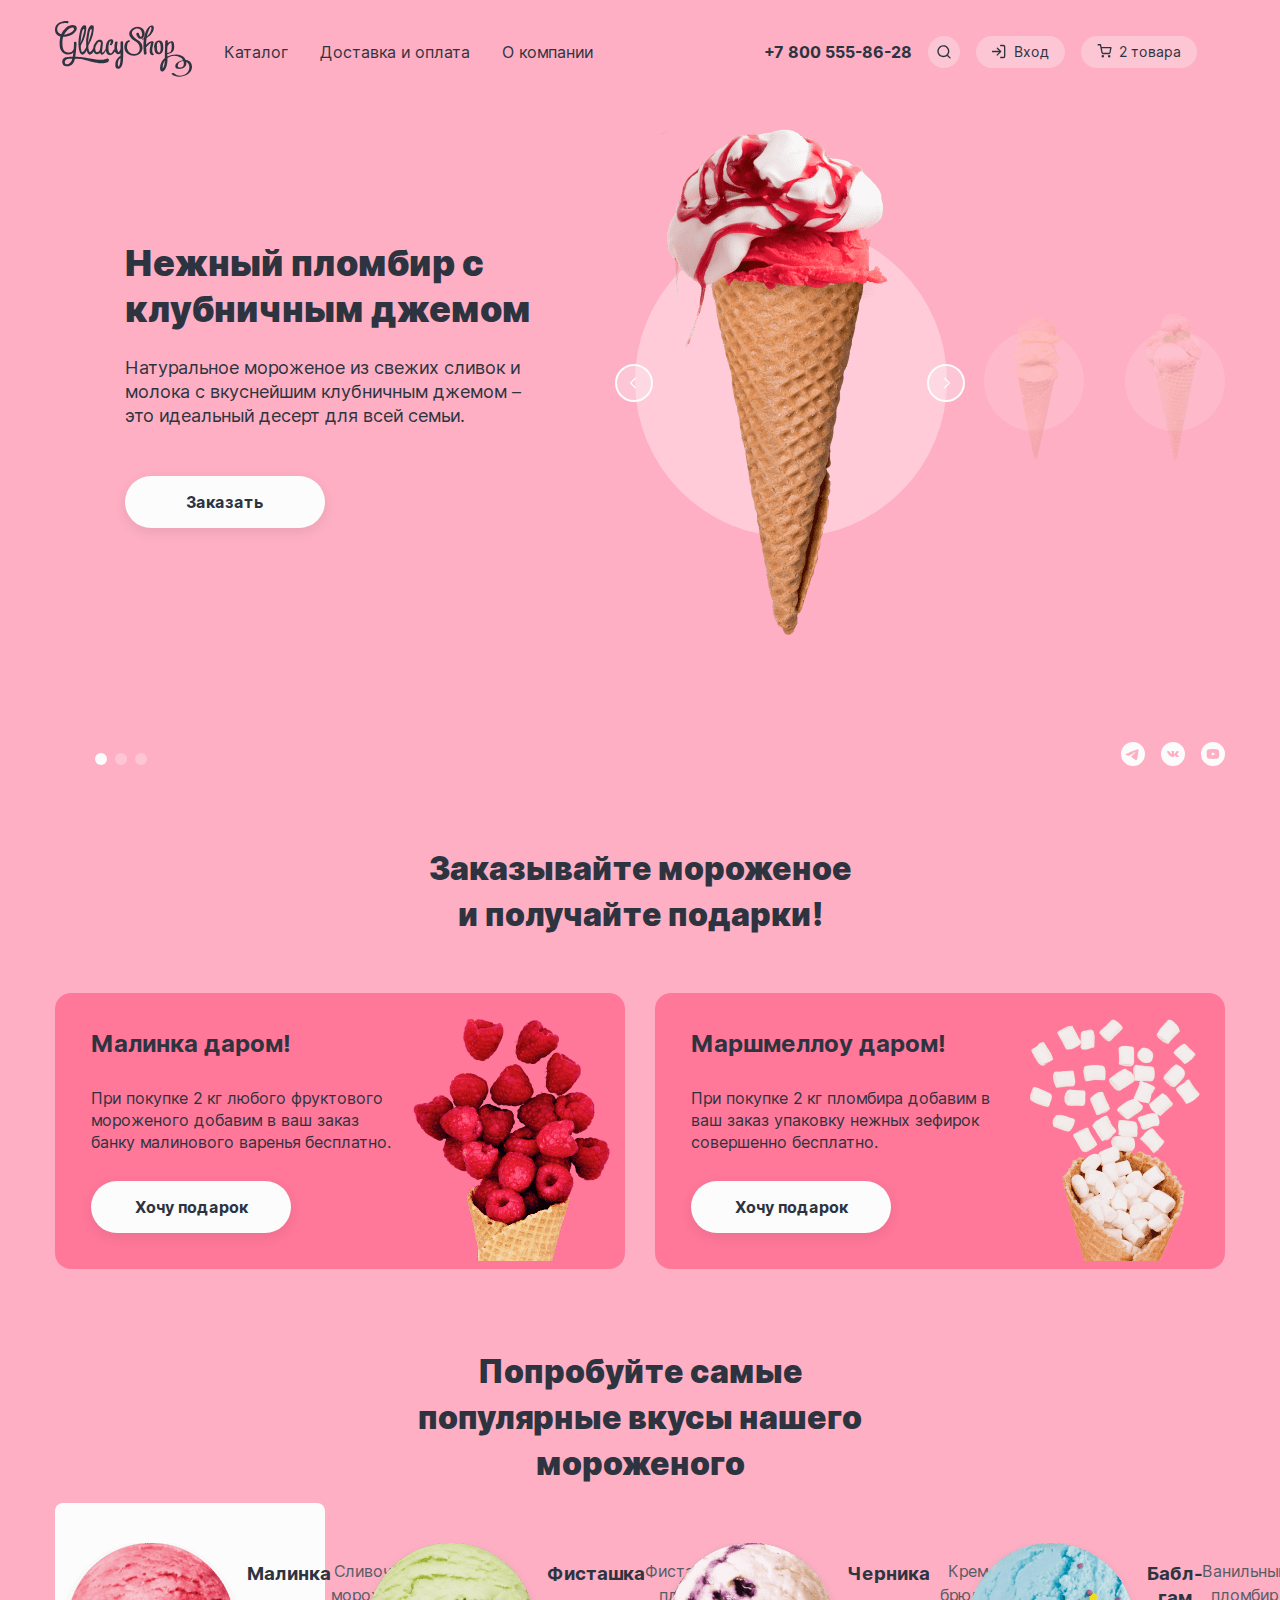
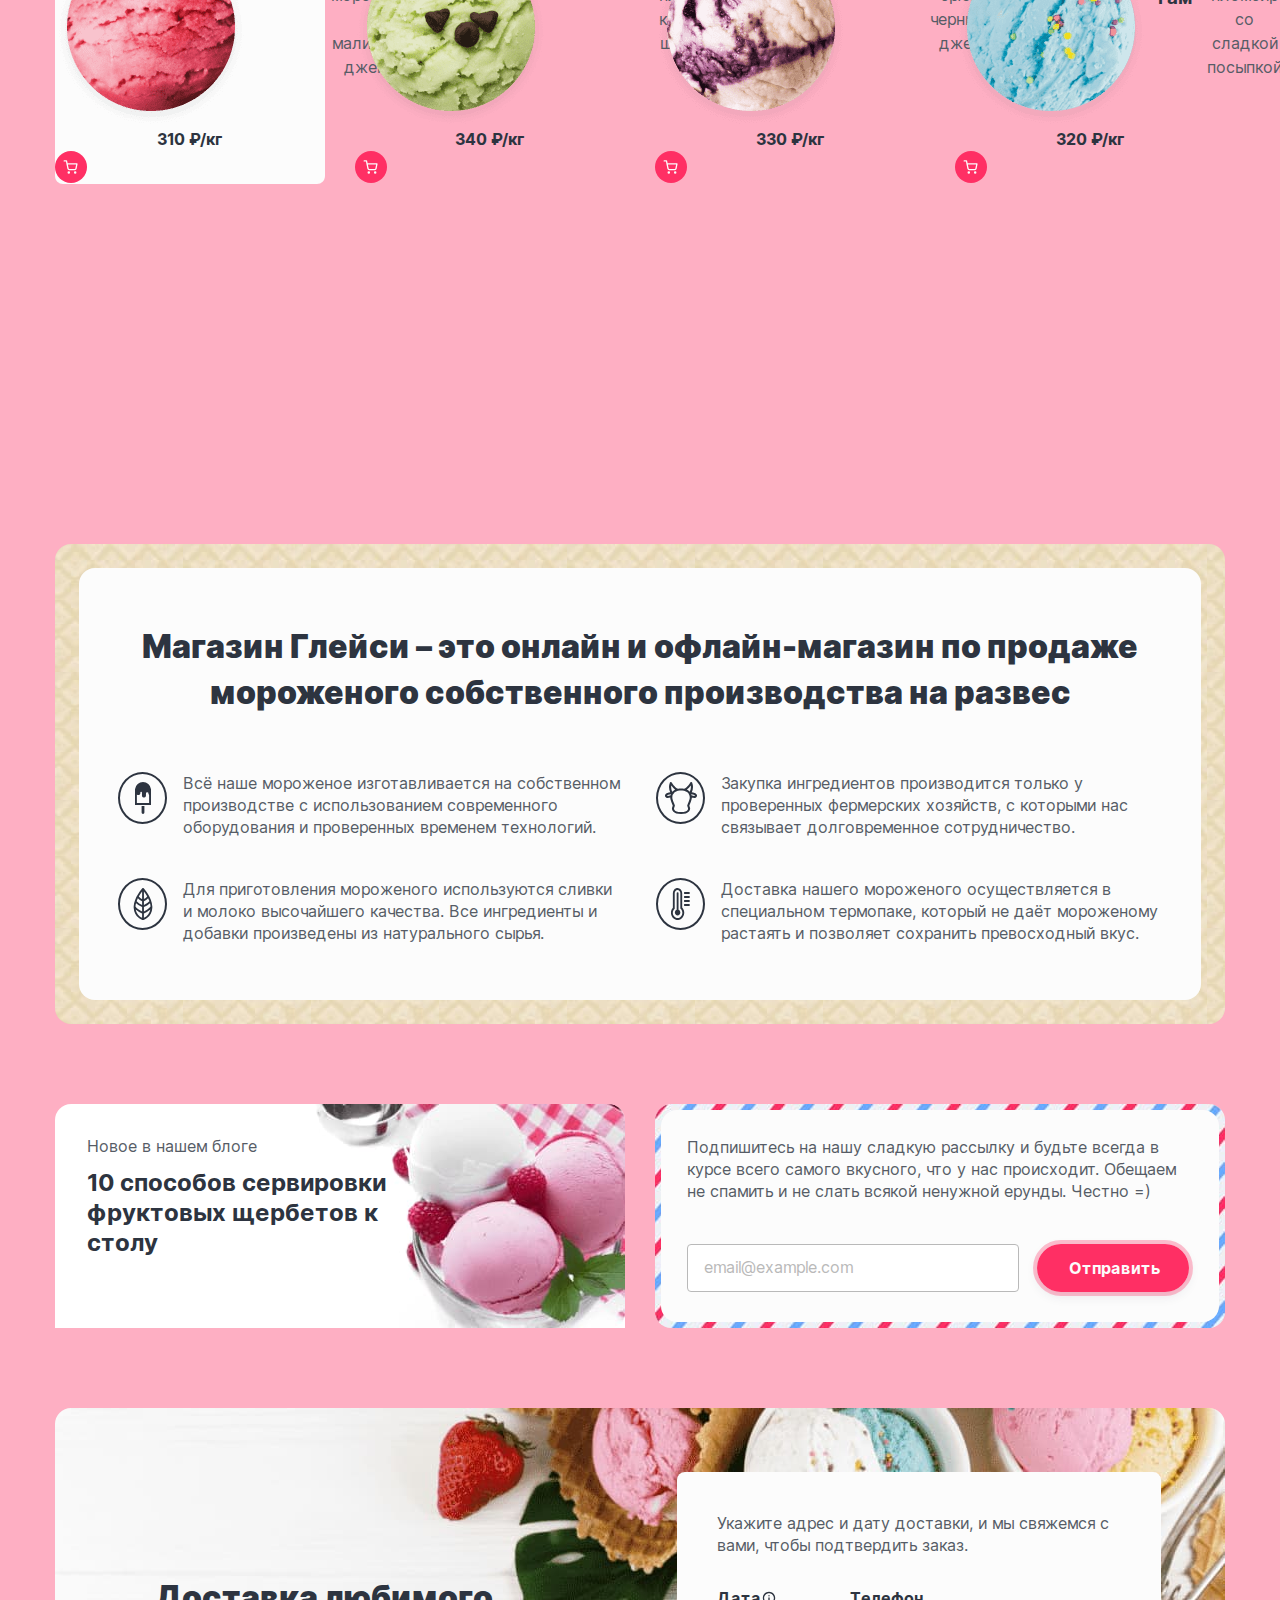
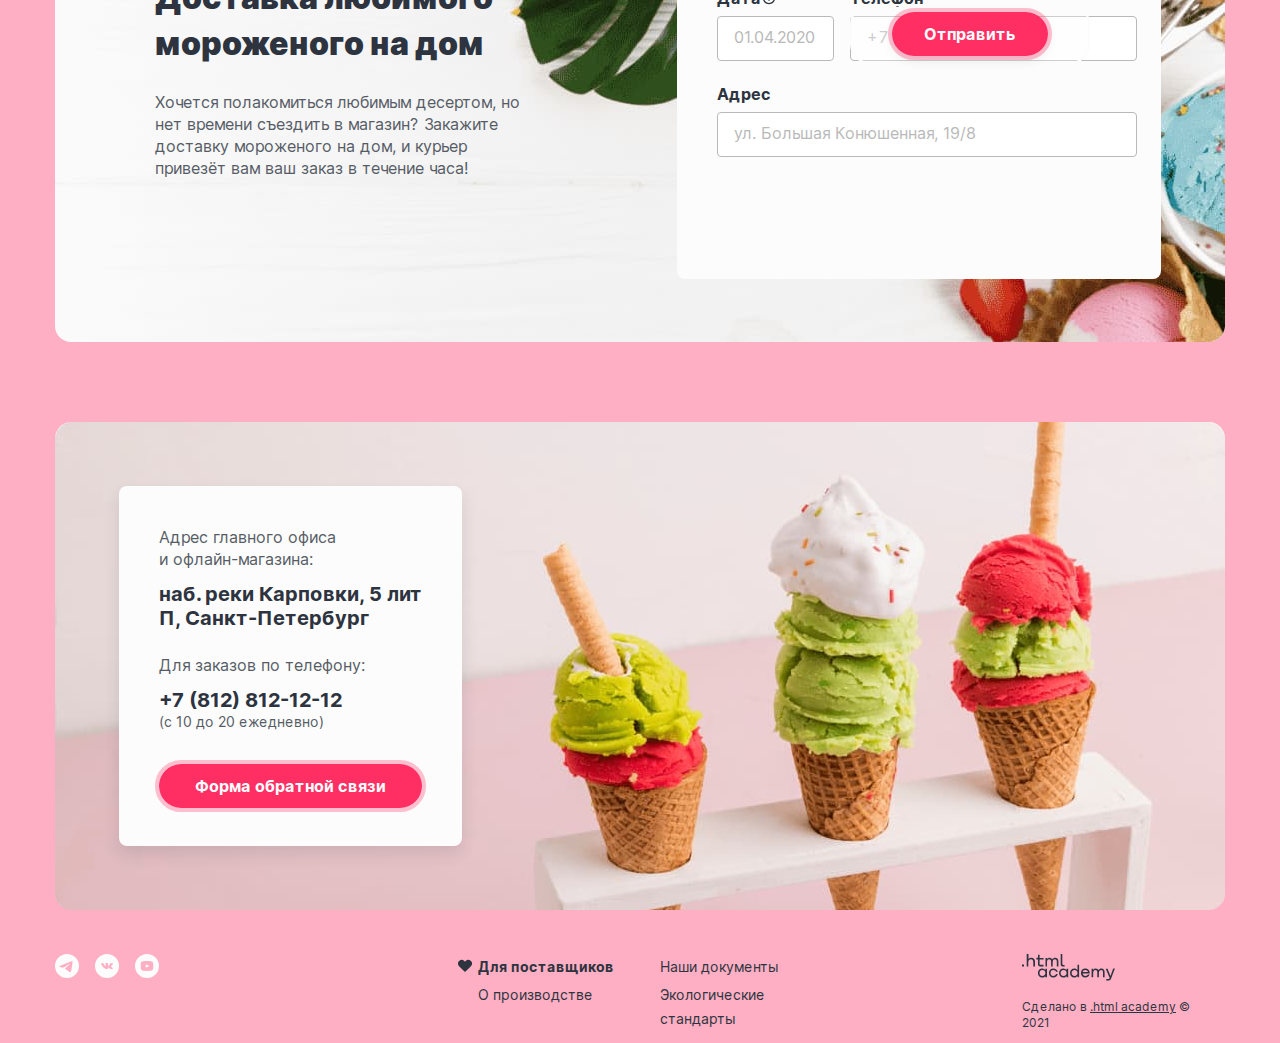
==== 8/index.html @ 3dec2d42 ":heavy_check_mark: Сборка #8" ====
<!doctype html>
<html lang="ru">
<head>
  <meta charset="UTF-8">
  <meta name="viewport"
        content="width=device-width, user-scalable=no, initial-scale=1.0, maximum-scale=1.0, minimum-scale=1.0">
  <meta http-equiv="X-UA-Compatible" content="ie=edge">
  <link rel="stylesheet" href="css/styles.css">
  <title>Главная страница магазина мороженого Глейси</title>
  <base href="https://htmlacademy-htmlcss.github.io/1585763-gllacy-34/8/">
</head>
<body class="bg-blue bg-yellow">
  <header class="main-header">
    <nav class="main-nav">
      <a class="logo">
        <img src="images/logotip.svg" width="137" height="56" alt="Логотип магазина мороженого Глейси">
      </a>
      <ul class="site-navigation-list">
        <li class="site-navigation-item">
          <a class="navigation-link" href="catalog.html">Каталог</a>
        </li>
        <li class="site-navigation-item">
          <a class="navigation-link" href="faq.html">Доставка и оплата</a>
        </li>
        <li class="site-navigation-item">
          <a class="navigation-link" href="about.html">О компании</a>
        </li>
      </ul>
      <ul class="site-navigation-list navigation-user">
        <li class="navigation-user-item">
          <a class="company-phone" href="tel:+78005558628">+7 800 555-86-28</a>
        </li>
        <li class="navigation-user-item">
          <a class="navigation-user-link navigation-user-link-search" href="#">
            <span class="visually-hidden">Поиск</span>
          </a>
        </li>
        <li class="navigation-user-item">
          <a class="navigation-user-link navigation-user-link-input" href="#">Вход</a>
        </li>
        <li class="navigation-user-item">
          <a class="navigation-user-link" href="#">
            <span class="visually-hidden navigation-user-link-basket">Корзина</span>
            2 товара
          </a>
        </li>
      </ul>
    </nav>
  </header>
  <main class="main-container main-index">
    <div class="page-container">
      <h1 class="visually-hidden">Магазин мороженого Глейси</h1>
      <section class="promo">
        <ul class="slider-list">
          <li class="slider-item">
            <div class="slider-container-slogan">
              <h2 class="slider-title">Нежный пломбир с клубничным джемом</h2>
              <p class="slider-text">Натуральное мороженое из свежих сливок
                и молока с вкуснейшим клубничным джемом – это идеальный десерт для всей семьи.</p>
              <a class="button-link button-order" href="#">Заказать</a>
            </div>
            <div class="slider-container-images">
              <div class="container-image-circle">
                <img class="ice-cream-current" src="images/slider/strawberry-ice-cream-slider-big.png" width="306" height="507" alt="Клубничное мороженое собственного приготовления">
              </div>
              <div class="container-image-circle-two">
                <img class="ice-cream-two" src="images/slider/banana-ice-cream-slider-small.png" width="66" height="150" alt="Сливочное мороженое со вкусом банана собственного приготовления">
              </div>
              <div class="container-image-circle-three">
                <img class="ice-cream-three" src="images/slider/caramel-ice-cream-slider-small.png" width="66" height="150" alt="Карамельный пломбир с маршмеллоу собственного приготовления">
              </div>
            </div>
          </li>
          <!--<li class="slider-item">
            <div class="slider-container-slogan">
              <h2 class="slider-title">Сливочное мороженое со вкусом банана</h2>
              <p class="slider-text">Сливочное мороженое с ярким банановым вкусом подарит вам
                свежесть и наслаждение даже в самый жаркий летний день.</p>
              <a class="button-link button-order" href="#">Заказать</a>
            </div>
            <div class="slider-container-images">
              <div class="container-image-circle">
                <img class="ice-cream-current" src="images/slider/banana-ice-cream-slider-big.png" width="306" height="507" alt="Сливочное мороженое со вкусом банана собственного приготовления">
              </div>
              <div class="container-image-circle-two">
                <img class="ice-cream-two" src="images/slider/caramel-ice-cream-slider-small.png" width="66" height="150" alt="Карамельный пломбир с маршмеллоу собственного приготовления">
              </div>
              <div class="container-image-circle-three">
                <img class="ice-cream-three" src="images/slider/strawberry-ice-cream-slider-small.png" width="66" height="150" alt="Клубничное мороженое собственного приготовления">
              </div>
            </div>
          </li>
          <li class="slider-item">
            <div class="slider-container-slogan">
              <h2 class="slider-title">Карамельный пломбир с маршмеллоу</h2>
              <p class="slider-text">Необычный сладкий десерт с карамельным топпингом и кусочками зефира
                завоюет сердца сладкоежек всех возрастов.</p>
              <a class="button-link button-order" href="#">Заказать</a>
            </div>
            <div class="slider-container-images">
              <div class="container-image-circle">
                <img class="ice-cream-current" src="images/slider/caramel-ice-cream-slider-big.png" width="306" height="507" alt="Карамельный пломбир с маршмеллоу собственного приготовления">
              </div>
              <div class="container-image-circle-two">
                <img class="ice-cream-two" src="images/slider/strawberry-ice-cream-slider-small.png" width="66" height="150" alt="Клубничное мороженое собственного приготовления">
              </div>
              <div class="container-image-circle-three">
                <img class="ice-cream-three" src="images/slider/banana-ice-cream-slider-small.png" width="66" height="150" alt="Сливочное мороженое со вкусом банана собственного приготовления">
              </div>
            </div>
          </li>-->
        </ul>
        <div class="container-button-slider">
          <button class="slider-button button-next" type="button">
            <span class="visually-hidden">Следующее фото</span>
          </button>
          <button class="slider-button button-prev" type="button">
            <span class="visually-hidden">Предыдущее фото</span>
          </button>
        </div>
        <ol class="slider-pagination">
          <li class="slider-pagination-item">
            <button class="slider-pagination-button slider-pagination-button-current" type="button">
              <span class="visually-hidden">1 фото</span>
            </button>
          </li>
          <li class="slider-pagination-item">
            <button class="slider-pagination-button" type="button">
              <span class="visually-hidden">2 фото</span>
            </button>
          </li>
          <li class="slider-pagination-item">
            <button class="slider-pagination-button" type="button">
              <span class="visually-hidden">3 фото</span>
            </button>
          </li>
        </ol>
        <ul class="social-links-promo-list">
          <li class="social-links-item">
            <a class="social-link" href="https://t.me/htmlacademy">
              <span class="visually-hidden">Телеграмм</span>
            </a>
          </li>
          <li class="social-links-item">
            <a class="social-link" href="https://vk.com/htmlacademy">
              <span class="visually-hidden">Вконтакте</span>
            </a>
          </li>
          <li class="social-links-item">
            <a class="social-link" href="https://www.youtube.com/user/htmlacademyru">
              <span class="visually-hidden">Youtube</span>
            </a>
          </li>
        </ul>
      </section>
      <section class="discounts">
        <h2 class="discounts-title">Заказывайте мороженое и получайте подарки!</h2>
        <ul class="discounts-list">
          <li class="discounts-item">
            <div class="discounts-slogan">
              <h3 class="discounts-subtitle">Малинка даром!</h3>
              <p class="discounts-text">При покупке 2 кг любого фруктового мороженого добавим в ваш заказ банку малинового варенья бесплатно.</p>
              <a class="button-link button-order" href="#">Хочу подарок</a>
            </div>
            <img class="discounts-image" src="images/discounts/raspberry-in-a-cone.png" width="219" height="268" alt="Малина в рожке">
          </li>
          <li class="discounts-item">
            <div class="discounts-slogan">
              <h3 class="discounts-subtitle">Маршмеллоу даром!</h3>
              <p class="discounts-text">При покупке 2 кг пломбира добавим в ваш заказ упаковку нежных зефирок совершенно бесплатно.</p>
              <a class="button-link button-order" href="#">Хочу подарок</a>
            </div>
            <img src="images/discounts/marshmallow-in-a-cone.png" width="219" height="268" alt="Малина в рожке">
          </li>
        </ul>
      </section>
      <section class="catalog-popular-flavors">
        <h2 class="catalog-popular-flavors-title">Попробуйте самые популярные вкусы нашего мороженого</h2>
        <ul class="catalog-popular-flavors-list">
          <li class="catalog-populars-flavors-item">
              <a class="catalog-populars-flavors-item-card" href="catalog.html">
                <div class="catalog-container">
                  <h3 class="catalog-popular-flavors-subtitle">Малинка</h3>
                  <img class="catalog-pic" src="images/catalog/raspberry-ice-cream.png" width="192" height="184" alt="Малиновое мороженое">
                  <p class="catalog-popular-flavors-text">Сливочное мороженое с малиновым джемом</p>
                </div>
                <b class="catalog-popular-flavors-prices">310 ₽/кг</b>
              </a>
              <a class="catalog-icon-basket" href="#">
                <span class="visually-hidden">В корзину</span>
              </a>
              <div class="container-substrate"></div>
          </li>
          <li class="catalog-populars-flavors-item">
            <a class="catalog-populars-flavors-item-card" href="catalog.html">
              <div class="catalog-container">
                <h3 class="catalog-popular-flavors-subtitle">Фисташка</h3>
                <img class="catalog-pic" src="images/catalog/pistachio-ice-cream.png" width="192" height="184" alt="Фисташковое мороженое">
                <p class="catalog-popular-flavors-text">Фисташковый пломбир с кусочками шоколада</p>
              </div>
              <b class="catalog-popular-flavors-prices">340 ₽/кг</b>
            </a>
            <a class="catalog-icon-basket" href="#">
              <span class="visually-hidden">В корзину</span>
            </a>
            <!--<div class="container-substrate"></div>-->
          </li>
          <li class="catalog-populars-flavors-item">
            <a class="catalog-populars-flavors-item-card" href="catalog.html">
              <div class="catalog-container">
                <h3 class="catalog-popular-flavors-subtitle">Черника</h3>
                <img class="catalog-pic" src="images/catalog/blueberry-ice-cream.png" width="192" height="184" alt="Черничное мороженое">
                <p class="catalog-popular-flavors-text">Крем-брюле с черничным джемом</p>
              </div>
              <b class="catalog-popular-flavors-prices">330 ₽/кг</b>
            </a>
            <a class="catalog-icon-basket" href="#">
              <span class="visually-hidden">В корзину</span>
            </a>
            <!--<div class="container-substrate"></div>-->
          </li>
          <li class="catalog-populars-flavors-item">
            <a class="catalog-populars-flavors-item-card" href="catalog.html">
              <div class="catalog-container">
                <h3 class="catalog-popular-flavors-subtitle">Бабл-гам</h3>
                <img class="catalog-pic" src="images/catalog/bubblegum-ice-cream.png" width="192" height="184" alt="Бабл-гам мороженое">
                <p class="catalog-popular-flavors-text">Ванильный пломбир со сладкой посыпкой</p>
              </div>
              <b class="catalog-popular-flavors-prices">320 ₽/кг</b>
            </a>
            <a class="catalog-icon-basket" href="#">
              <span class="visually-hidden">В корзину</span>
            </a>
            <!--<div class="container-substrate"></div>-->
          </li>
        </ul>
      </section>
      <section class="advantages">
        <div class="advantages-substrate">
          <h2 class="advantages-title">Магазин Глейси – это онлайн и офлайн-магазин по продаже мороженого собственного производства на развес</h2>
          <ul class="advantages-list">
            <li class="advantages-item">
              <p class="advantages-circle-ice-cream"></p>
              <p class="advantages-text">Всё наше мороженое изготавливается на собственном производстве
                с использованием современного оборудования и проверенных временем технологий.</p>
            </li>
            <li class="advantages-item">
              <p class="advantages-circle-leaf"></p>
              <p class="advantages-text">Для приготовления мороженого используются сливки и молоко высочайшего качества. Все ингредиенты
                и добавки произведены из натурального сырья.</p>
            </li>
            <li class="advantages-item">
              <p class="advantages-circle-cow"></p>
              <p class="advantages-text">Закупка ингредиентов производится только
                у проверенных фермерских хозяйств, с которыми
                нас связывает долговременное сотрудничество.</p>
            </li>
            <li class="advantages-item">
              <p class="advantages-circle-thermometer"></p>
              <p class="advantages-text">Доставка нашего мороженого осуществляется в специальном термопаке,
                который не даёт мороженому растаять и позволяет сохранить превосходный вкус.</p>
            </li>
          </ul>
        </div>
      </section>
      <section class="news">
        <h2 class="visually-hidden">Новости и подписка</h2>
        <div class="news-container">
          <article class="blog">
            <a class="article-title" href="#">10 способов сервировки фруктовых щербетов к столу</a>
            <p class="article-text">Новое в нашем блоге</p>
          </article>
          <section class="news-subscribe">
            <div class="news-subscribe-container">
              <h3 class="visually-hidden">Подписка</h3>
              <p class="news-subscribe-text">Подпишитесь на нашу сладкую рассылку и будьте всегда
                в курсе всего самого вкусного, что у нас происходит. Обещаем не спамить и не слать всякой ненужной ерунды. Честно =)</p>
              <form id="news-subscribe-form" action="https://echo.htmlacademy.ru/" method="post">
                <label for="subscribe-form-email" class="visually-hidden">Введите ваш E-mail</label>
                <input type="Email" name="subscribe-form-email"
                       id="subscribe-form-email" placeholder="email@example.com">
                <button class="button-form" type="submit">Отправить</button>
              </form>
            </div>
          </section>
        </div>
      </section>
      <section class="delivery">
        <div class="delivery-container">
          <div class="delivery-container-slogan">
            <h2 class="delivery-title">Доставка любимого мороженого на дом</h2>
            <p class="delivery-text">Хочется полакомиться любимым десертом,
              но нет времени съездить в магазин? Закажите
              доставку мороженого на дом, и курьер
              привезёт вам ваш заказ в течение часа!</p>
          </div>
          <section class="delivery-form">
            <h2 class="visually-hidden">Доставка</h2>
            <div class="delivery-form-container">
              <p class="delivery-form-text">Укажите адрес и дату доставки, и мы свяжемся с вами, чтобы подтвердить заказ.</p>
              <form id="delivery-forms" action="https://echo.htmlacademy.ru/" method="post">
                <div class="delivery-form-containers data">
                  <label for="delivery-form-date">Дата</label>
                  <input type="text" name="delivery-form-date"
                         id="delivery-form-date" placeholder="01.04.2020">
                </div>
                <div class="delivery-form-containers phone">
                  <label for="delivery-form-phone">Телефон</label>
                  <input type="text" name="delivery-form-phone"
                         id="delivery-form-phone" placeholder="+7 800 999-00-00">
                </div>
                <div class="delivery-form-containers address">
                  <label for="delivery-form-address">Адрес</label>
                  <input type="email" name="delivery-form-address"
                         id="delivery-form-address" placeholder="ул. Большая Конюшенная, 19/8">
                </div>
                <div class="delivery-form-containers button">
                  <button class="button-form" type="submit">Отправить</button>
                </div>
              </form>
            </div>
          </section>
        </div>
      </section>
      <section class="contacts">
        <div class="contacts-container">
          <h2 class="visually-hidden">Контакты</h2>
          <h3 class="contacts-address-title">наб. реки Карповки, 5 лит П, Санкт-Петербург</h3>
          <p class="contacts-text contacts-address-text">Адрес главного офиса и офлайн-магазина:</p>
          <p class="contacts-text contacts-text-phone">Для заказов по телефону:</p>
          <a class="contacts-phone" href="tel:+78128121212">+7 (812) 812-12-12</a>
          <span class="working-hours">(с 10 до 20 ежедневно)</span>
          <a class="button-form-link" href="#">Форма обратной связи</a>
        </div>
      </section>
    </div>
  </main>
  <footer class="main-footer">
    <ul class="social-links-list">
      <li class="social-links-item">
        <a class="social-links" href="https://t.me/htmlacademy">
          <span class="visually-hidden">Телеграмм</span>
        </a>
      </li>
      <li class="social-links-item">
        <a class="social-links" href="https://vk.com/htmlacademy">
          <span class="visually-hidden">Вконтакте</span>
        </a>
      </li>
      <li class="social-links-item">
        <a class="social-links" href="https://www.youtube.com/user/htmlacademyru">
          <span class="visually-hidden">Youtube</span>
        </a>
      </li>
    </ul>
    <ul class="footer-navigation-list">
      <li class="footer-navigation-item footer-navigation-item-current">
        <a class="footer-navigation-link-current" href="#">Для поставщиков</a>
      </li>
      <li class="footer-navigation-item">
        <a class="footer-navigation-link" href="#">Наши документы</a>
      </li>
      <li class="footer-navigation-item">
        <a class="footer-navigation-link" href="#">О производстве</a>
      </li>
      <li class="footer-navigation-item">
        <a class="footer-navigation-link" href="#">Экологические стандарты</a>
      </li>
    </ul>
    <div class="container-copyright">
      <a href="https://htmlacademy.ru/">
        <img src="images/footer/logo_htmlacademy.svg" alt="Логотип HTMLАкадемии">
      </a>
      <p class="copyright">Сделано в <a href="https://htmlacademy.ru/">.html academy</a> © 2021</p>
    </div>
  </footer>
</body>
</html>
---- 8/css/styles.css ----
@font-face {
  font-family: Inter;
  font-style: normal;
  font-weight: 400;
  src: url("../fonts/inter-400.woff2") format("woff2");
  font-display: swap;
}
@font-face {
  font-family: Inter;
  font-style: normal;
  font-weight: 700;
  src: url("../fonts/inter-700.woff2") format("woff2");
  font-display: swap;
}
@font-face {
  font-family: Inter;
  font-style: normal;
  font-weight: 900;
  src: url("../fonts/inter-900.woff2") format("woff2");
  font-display: swap;
}
/*.bg-blue {
  font-family: Inter, sans-serif;
  font-size: 16px;
  line-height: 24px;
  color: #2D3440;
  background-color: #69A9FF;
}
.bg-yellow {
  font-family: Inter, sans-serif;
  font-size: 16px;
  line-height: 24px;
  color: #2D3440;
  background-color: #FCC850;
}*/
.html {
  height: 100%;
}
body {
  margin: 0;
  display: flex;
  flex-direction: column;
  min-height: 100%;
  font-family: Inter, sans-serif;
  font-size: 16px;
  line-height: 24px;
  color: #2D3440;
  background-color: #FEAFC3;
}
.visually-hidden {
  position: absolute;
  width: 1px;
  height: 1px;
  margin: -1px;
  padding: 0;
  border: 0;
  clip: rect(0 0 0 0);
  overflow: hidden;
}
li {
  list-style-type: none;
}

/* header */

.main-nav {
  display: flex;
  width: 1170px;
  min-height: 104px;
  margin: 0 auto;
  align-items: center;
}
.logo {
  display: inline-block;
  margin-right: 16px;
}
.site-navigation-list {
  display: flex;
  min-width: 540px;
  max-width: 416px;
  flex-wrap: wrap;
  margin-bottom: 16px;
  padding: 0;
 }
.site-navigation-item {
  padding: 8px 16px;
}
.navigation-link {
  font-family: Inter, sans-serif;
  font-weight: 400;
  line-height: 20px;
  color: inherit;
  text-decoration: none;
  text-align: center;
}
.navigation-user .navigation-user-link {
  min-width: 32px;
  min-height: 32px;
}
.company-phone {
  display: inline-block;
  font-family: Inter, sans-serif;
  font-weight: 700;
  line-height: 20px;
  color: #2D3440;
  text-decoration: none;
  text-align: center;
  padding: 6px 0;
}
.navigation-user-item {
  margin-left: 16px;
}
.navigation-user-item:not(:first-child) {
  background: rgba(252, 252, 252, 0.3);
  border-radius: 27px;
  min-width: 32px;
  min-height: 32px;
}
.navigation-user-link {
  display: inline-block;
  font-family: Inter, sans-serif;
  font-weight: 400;
  font-size: 14px;
  line-height: 20px;
  color: inherit;
  text-decoration: none;
  text-align: center;
  vertical-align: middle;
  padding: 6px 16px 6px 38px;
  box-sizing: border-box;
  min-width: 32px;
  min-height: 32px;
}
.navigation-user-link-search {
  background: url(../images/navigation/search.svg) no-repeat center;
  padding: 0;
}
.navigation-user .navigation-user-item:nth-child(3) .navigation-user-link {
  background: url(../images/navigation/input-icon.svg) no-repeat 16px 8px;
}
.navigation-user .navigation-user-item:nth-child(4) .navigation-user-link {
  background: url(../images/navigation/basket-icon.svg) no-repeat 16px 8px;
}

/* main */

.main-container {
  flex-grow: 1;
}
.page-container {
  width: 1170px;
  margin: 0 auto;
}

/* slider секция promo */
.promo {
  min-height: 555px;
  margin-bottom: 80px;
}
.slider-list {
  margin: 0;
  padding: 0;
}
.slider-item {
  display: flex;
  justify-content: space-between;
}
.slider-container-slogan {
  padding: 136px 0 136px 70px;
}
.slider-title {
  font-weight: 900;
  font-size: 36px;
  line-height: 46px;
  width: 470px;
  min-height: 92px;
  margin: 0 2px 24px 0;
}
.slider-text {
  font-weight: 400;
  font-size: 18px;
  line-height: 24px;
  max-width: 414px;
  min-height: 72px;
  margin: 0 58px 48px 0;
}
.button-link {
  display: block;
  font-weight: 700;
  font-size: 16px;
  line-height: 20px;
  text-align: center;
  text-decoration: none;
  color: #2D3440;
  padding: 12px 32px;
  max-width: 200px;
  min-height: 20px;
  box-sizing: border-box;
}
.button-order {
  background: #FCFCFC;
  border-radius: 26px;
  border: 4px solid rgba(252, 252, 252, 0.4);
  box-shadow: 0 4px 12px rgba(45, 52, 64, 0.1);
}
.container-image-circle {
  display: flex;
  width: 348px;
  height: 554px;
  justify-content: center;
  align-items: center;
}
.slider-container-images {
   display: flex;
   align-items: center;
   max-width: 630px;
   max-height: 554px;
}
.slider-container-images:not(:last-child) {
  padding-left: 37px;
}
.slider-container-images .container-image-circle:nth-child(1) {
  background-color: #FFCBD8;
  border-radius: 100%;
  width: 312px;
  height: 312px;
}
.slider-container-images .container-image-circle-two {
  background-color: #FFCBD8;
  opacity: .4;
  border-radius: 100%;
  width: 100px;
  height: 100px;
  margin-left: 37px
}
.slider-container-images .container-image-circle-two .ice-cream-two {
  background-position: center center;
  margin-left: 17px;
  margin-top: -20px;
}
.slider-container-images .container-image-circle-three {
  background-color: #FFCBD8;
  opacity: .4;
  border-radius: 100%;
  width: 100px;
  height: 100px;
  margin-left: 41px
}
.slider-container-images .container-image-circle-three .ice-cream-three {
  background-position: center center;
  margin-left: 15px;
  margin-top: -20px;
}
.social-links-promo-list {
  display: flex;
  flex-direction: row;
  flex-wrap: wrap;
  justify-content: right;
  min-width: 264px;
  min-height: 24px;
}
.social-link {
  display: inline-block;
  font-weight: 400;
  font-size: 14px;
  line-height: 20px;
  color: #2D3440;
  text-decoration: none;
  width: 24px;
  height: 24px;
}
.slider-pagination {
  display: flex;
  max-height: 8px;
}
.slider-pagination-item {
  margin: 0 8px 0 0;
}
.slider-pagination-button {
  border-radius: 100px;
  border: none;
  width: 12px;
  height: 12px;
  margin-top: 35px;
  background: #FCFCFC;
  opacity: 0.3;
}
.slider-pagination-button-current {
  opacity: 1;
}
.slider-pagination-button:active {
  opacity: 1;
}
.container-button-slider {
  display: flex;
  justify-content: space-between;
  width: 350px;
  height: 38px;
  margin: 0;
  transform: translate(560px, -300px);
}
.slider-button{
  width: 38px;
  border-radius: 100%;
  background-color: rgba(252, 252, 252, 0.3);
  border: 2px solid #FCFCFC;
}
.button-next {
  background-image: url(../images/slider/union.svg);
  background-repeat: no-repeat;
  background-position: 12px 11px;
}
.button-prev {
  background-image: url(../images/slider/union.svg);
  background-repeat: no-repeat;
  background-position: 12px 11px;
  transform: rotate(180deg);
}

/* секция discount */
.discounts-list {
  display: grid;
  grid-template-columns: repeat(2, 570px);
  grid-template-rows: minmax(268px, 1fr);
  column-gap: 30px;
  padding: 0;
  margin-bottom: 80px;
  margin-top: 0;
}
.discounts-title {
  font-weight: 900;
  font-size: 32px;
  line-height: 46px;
  text-align: center;
  min-width: 199px;
  min-height: 30px;
  margin: 0 368px 55px;
}
.discounts-item {
  display: flex;
  background: #FF7799;
  border-radius: 16px;
}
.discounts-slogan {
  padding: 36px 0 36px 36px;
}
.discounts-subtitle {
  font-weight: 700;
  font-size: 24px;
  line-height: 30px;
  margin: 0 0 28px 0;
}
.discounts-text {
  font-weight: 400;
  font-size: 16px;
  line-height: 22px;
  margin: 0 0 28px 0;
}

/* секция catalog-popular-flavors */
.catalog-popular-flavors-title {
  font-weight: 900;
  font-size: 32px;
  line-height: 46px;
  text-align: center;
  margin: 0 auto 56px;
  max-width: 527px;
  min-height: 92px;
}
.catalog-popular-flavors-list {
  display: grid;
  grid-template-columns: repeat(4, 270px);
  grid-template-rows: repeat(auto-fill, minmax(332px, 1fr));
  gap: 30px;
  padding: 0;
  margin: 0 0 80px 0;
 }
/*.container-substrate {
  display: block;
  position: relative;
  z-index: 1;
  background-color: #fff;
  !*align-content: end;*!
}*/
.catalog-populars-flavors-item {
  /*padding: 0 40px;*/
  display: flex;
  flex-direction: column;
  /*justify-content: flex-end;*/
/*  background-color: #FCFCFC;
  background-position: 100px 100px;
  border-radius: 8px;*/
}
.container-substrate {
  position: relative;
  z-index: -1;
  top: -280px;
  width: 270px;
  height: 281px;
  background: #FCFCFC;
  border-radius: 8px;
  /*padding: 0 40px;*/
  box-sizing: border-box;
  /*justify-self: flex-end;*/
  /*align-self: flex-end;*/
  /*justify-content: flex-end;*/
}
.catalog-populars-flavors-item-card {
  display: inline-block;
  text-align: center;
  /*max-width: 190px;
  min-height: 24px;*/
  text-decoration: none;
  color: #2D3440;
  /*display: flex;
  flex-direction: column;
  flex-wrap: wrap;
  max-width: 270px;
  min-height: 287px;
  background-color: #fff;
  align-content: end;*/
}
.catalog-container {
  display: flex;
  
}
.catalog-popular-flavors-subtitle {
  text-align: center;
  max-width: 270px;
  order: 2;
}
.catalog-pic {
  order: 1;
}
.catalog-popular-flavors-text {
  color: #565C66;
  order: 3;
}
.catalog-popular-flavors-prices {
  order: 4;
}
.catalog-icon-basket {
  display: inline-block;
  width: 32px;
  height: 32px;
  background-color: #FF2F64;
  background-image: url(../images/catalog/cart.svg);
  background-repeat: no-repeat;
  background-position: center;
  border-radius: 50px;
  /*transform: translate(73px, 5px);*/
}

/* секция advantages */
.advantages {
  display: flex;
  background: url(../images/background/advantage-bg.jpg) repeat;
  border-radius: 16px;
  margin-bottom: 80px;
  height: 480px;
}
.advantages-substrate {
  margin: 24px;
  background-color: #FCFCFC;
  border-radius: 16px;
  min-height: 432px;
}
.advantages-title {
  font-weight: 900;
  font-size: 32px;
  line-height: 46px;
  text-align: center;
  margin: 0;
  padding: 56px 0;
}
.advantages-list {
  display: grid;
  grid-template-columns: repeat(2, 506px);
  grid-template-rows: repeat(2, 1fr);
  gap: 40px 32px;
  padding-bottom: 56px;
  margin: 0;
  padding-left: 0;
  justify-content: center;
}
.advantages-item {
  display: flex;
  min-height: 66px;
}
.advantages-circle-ice-cream {
  border: 2px solid #2D3440;
  border-radius: 100%;
  width: 48px;
  height: 48px;
  margin: 0 16px 0 0;
  background: url(../images/advantage/ice-crem.svg) no-repeat center;
}
.advantages-circle-leaf {
  border: 2px solid #2D3440;
  border-radius: 50%;
  width: 48px;
  height: 48px;
  margin: 0 16px 0 0;
  background: url(../images/advantage/leaf.svg) no-repeat center;
}
.advantages-circle-cow {
  border: 2px solid #2D3440;
  border-radius: 50%;
  width: 48px;
  height: 48px;
  margin: 0 16px 0 0;
  background: url(../images/advantage/cow.svg) no-repeat center;
}
.advantages-circle-thermometer {
  border: 2px solid #2D3440;
  border-radius: 50%;
  width: 48px;
  height: 48px;
  margin: 0 16px 0 0;
  background: url(../images/advantage/thermometer.svg) no-repeat center;
}
.advantages-item:nth-child(2) {
  grid-column: 1;
  grid-row: 2;
}
.advantages-text {
  font-weight: 400;
  font-size: 16px;
  line-height: 22px;
  color: #565C66;
  max-width: 441px;
  margin: 0;
}

/* секция news */
.news-container {
  display: flex;
  padding: 0;
  max-height: 224px;
  margin-bottom: 80px;
  margin-top: 0;
}
.blog {
  display: flex;
  flex-direction: column;
  background: url(../images/background/news-bg.jpg) no-repeat;
  border-radius: 16px;
  min-height: 224px;
  width: 570px;
  margin-right: 30px;
  padding: 32px 0 10px 32px;
}
.article-title {
  display: inline-block;
  font-weight: 700;
  font-size: 24px;
  line-height: 30px;
  text-decoration: none;
  color: #2D3440;
  order: 2;
  width: 300px;
  min-height: 91px;
  margin: 0;
}
.article-text {
  font-weight: 400;
  font-size: 16px;
  line-height: 20px;
  color: #565C66;
  order: 1;
  margin: 0 0 12px 0;
}
.news-subscribe {
  display: flex;
  background: url(../images/background/subscription-bg.jpg) no-repeat;
  border-radius: 16px;
  width: 570px;
}
.news-subscribe-container {
  background-color: #FCFCFC;
  width: 558px;
  margin: 6px;
  border-radius: 16px;
  padding: 26px 26px 28px 26px;
}
.news-subscribe-text {
  font-weight: 400;
  font-size: 16px;
  line-height: 22px;
  color: #565C66;
  margin: 0 0 42px 0;
  width: 506px;
  min-height: 66px;
}
#news-subscribe-form {
  display: grid;
  grid-template-columns: 332px 152px;
  grid-template-rows: 48px;
  column-gap: 18px;
}
input {
  border: 1px solid #B9B9B9;
  border-radius: 4px;
  padding: 14px 0 14px 16px;
}
input::placeholder {
  font-family: Inter, sans-serif;
  font-weight: 400;
  font-size: 16px;
  line-height: 20px;
  color: #B9B9B9;
}
.button-form {
  font-family: Inter, sans-serif;
  font-weight: 700;
  font-size: 16px;
  line-height: 20px;
  text-align: center;
  color: #FCFCFC;
  background: #FF2F64;
  border: none;
  outline: 4px solid rgba(255, 47, 100, 0.3);
  box-shadow: 0 4px 12px rgba(45, 52, 64, 0.1);
  border-radius: 26px;
  box-sizing: border-box;
}

/* секция delivery */
.delivery {
  z-index: -1;
  background: url(../images/background/delivery-bg.jpg) no-repeat;
  border-radius: 16px;
  margin-bottom: 80px;
}
.delivery-container {
  display: flex;
  justify-content: space-between;
  max-height: 534px;
}
.delivery-container-slogan {
  min-width: 471px;
  max-height: 534px;
  padding: 167px 0 163px 100px;
}
.delivery-title {
  font-weight: 900;
  font-size: 32px;
  line-height: 46px;
  margin: 0 0 24px 0;
  max-width: 356px;
  min-height: 92px;
}
.delivery-text {
  font-weight: 400;
  font-size: 16px;
  line-height: 22px;
  color: #565C66;
  max-width: 371px;
  min-height: 88px;
  margin: 0;
}
.delivery-form-container {
  display: grid;
  grid-template-columns: 404px;
  grid-template-rows: repeat(1, 1fr);
  gap: 32px;
  background-color: #FCFCFC;
  border-radius: 8px;
  height: 325px;
  margin: 64px 64px 64px 0;
  padding: 40px 40px 42px 40px;
}
#delivery-forms {
  display: grid;
  grid-template-columns: 117px 287px;
  grid-template-rows: repeat(3, 76px);
  width: 404px;
  gap: 20px 16px;
}
.delivery-form-text {
  font-weight: 400;
  font-size: 16px;
  line-height: 22px;
  color: #565C66;
  min-height: 44px;
  margin: 0;
}
.delivery-form-containers {
  display: flex;
  flex-direction: column;
}
.date {
  grid-row: 1;
  grid-column: 1;
}
.button {
  grid-column: span 2;
  grid-row: 3;
  justify-self: center;
  align-self: center;
}
.button-form {
  padding: 12px 32px;
  box-sizing: border-box;
}
.phone {
  display: flex;
  flex-direction: column;
  grid-row: 1;
  grid-column: 2;
}
.address {
  display: flex;
  flex-direction: column;
  grid-row: 2;
  grid-column: span 2;
}
label {
  font-weight: 700;
  font-size: 16px;
  line-height: 20px;
  min-width: 40px;
  min-height: 20px;
  margin: 0 0 8px 0;
}
label[for="delivery-form-date"] {
  background: url(../images/required-field-form.svg) no-repeat 45px;
}

/* секция contacts */
.contacts {
  display: flex;
  background: url(../images/background/feedback-bg.jpg) no-repeat;
  border-radius: 16px;
  margin-bottom: 44px;
}
.contacts-container {
  display: flex;
  flex-direction: column;
  background-color: #FCFCFC;
  max-width: 343px;
  min-height: 300px;/*Здесь менять!!!*/
  box-shadow: 0 8px 16px rgba(45, 52, 64, 0.12);
  border-radius: 8px;
  margin: 64px 0 64px 64px;
  padding: 40px 40px 20px 40px;
}
.contacts-address-title {
  font-weight: 700;
  font-size: 20px;
  line-height: 24px;
  max-width: 263px;
  order: 2;
  margin: 0 0 24px 0;
}
.contacts-text {
  font-weight: 400;
  font-size: 16px;
  line-height: 22px;
  color: #565C66;
  margin: 0 0 12px 0;
}
.contacts-address-text {
  width: 179px;
  min-height: 44px;
  order: -1;
}
.contacts-text-phone {
  order: 3;
}
.contacts-phone {
  font-weight: 700;
  font-size: 20px;
  line-height: 24px;
  text-decoration: none;
  color: #2D3440;
  order: 4;
}
.working-hours {
  font-weight: 400;
  font-size: 14px;
  line-height: 20px;
  color: #565C66;
  order: 5;
  margin: 0 0 32px 0;
}
.button-form-link {
  font-weight: 700;
  font-size: 16px;
  line-height: 20px;
  color: #FCFCFC;
  text-align: center;
  text-decoration: none;
  background: #FF2F64;
  outline: 4px solid rgba(255, 47, 100, 0.3);
  border-radius: 26px;
  order: 5;
  padding: 12px 32px;
}

/* footer */
.main-footer {
  display: grid;
  grid-template-columns: repeat(3, 1fr);
  grid-template-rows: 1fr;
  width: 1170px;
  margin: 0 auto;
  justify-self: start;
  gap: 200px;
}
.social-links-list {
  display: flex;
  width: 24px;
  height: 24px;
  margin: 0;
  padding: 0;
}
.social-links-item {
  width: 24px;
  height: 24px;
}
.social-links-item:not(:last-child) {
   margin-right: 16px;
}
.social-links {
  display: block;
  width: 24px;
  height: 24px;
}
.social-links-item:nth-child(1) {
  background: url(../images/social-icon/telegram.svg) no-repeat center;
}
.social-links-item:nth-child(2) {
  background: url(../images/social-icon/vk.svg) no-repeat center;
}
.social-links-item:nth-child(3) {
  background: url(../images/social-icon/youtube.svg) no-repeat center;
}
.footer-navigation-list {
  display: grid;
  grid-template-columns: 182px 182px;
  grid-template-rows: repeat(2, 20px);
  gap: 8px 0;
  padding: 0;
  margin: 0;
}
.footer-navigation-item {
  width: 182px;
  padding: 0 0 0 20px;
}
.footer-navigation-item-current {
  background: url(../images/footer/heart-black-icon-footer.svg) no-repeat 0 5px;
}
.footer-navigation-link{
  font-weight: 400;
  font-size: 14px;
  line-height: 20px;
  color: #2D3440;
  text-decoration: none;
}
.footer-navigation-link-current {
  font-weight: 700;
  font-size: 14px;
  line-height: 20px;
  color: #2D3440;
  text-decoration: none;
}
.container-copyright {
  display:flex;
  flex-direction: column;
  width: 193px;
}
.copyright {
  font-weight: 400;
  font-size: 12px;
  line-height: 16px;
}
.copyright > a {
  color: #2D3440;
}

/* страница каталога */

.navigation-link-current {
  font-weight: 400;
  font-size: 16px;
  line-height: 20px;
  color: #FCFCFC;
  background: #FF4A78;
  border-radius: 30px;
  padding: 8px 16px;
}

/* main */

.catalog-header {
  display: flex;
  flex-direction: column;
}
.breadcrumbs {
  display: flex;
  min-height: 20px;
  width: 143px;
  justify-content: space-between;
  order: 1;
  margin: 0;
  padding: 0;
}
.breadcrumbs:nth-child(2) {
  background-image: url(../images/chevrons-right.svg);
  background-repeat: no-repeat;
  background-position: center;
}
.breadcrumbs-link {
  display: inline-block;
  font-weight: 700;
  font-size: 14px;
  line-height: 20px;
  text-decoration: none;
  color: #2D3440;
  min-height: 20px;
}
.breadcrumbs-active {
  border-bottom: 1px solid #2D3440;
}
.filters-container {
  display: grid;
  grid-template-columns: 196px 196px 1fr;
  grid-template-rows: 64px;
  gap: 16px 24px;
  min-width: 823px;
  margin-bottom: 16px;
}
.catalog-filter .catalog-filters-group:nth-child(4) {
  grid-column: 1;
  grid-row: 1;
}
.button {
  font-family: Inter, sans-serif;
  font-weight: 700;
  font-size: 14px;
  line-height: 20px;
  grid-column: 2;
  grid-row: 1;
  align-self: flex-end;
  justify-self: start;
  padding: 6px 40px;
  min-height: 36px;
  max-width: 185px;
  background: rgba(252, 252, 252, 0.3);
  border: 2px solid #FCFCFC;
  border-radius: 20px;
}
.catalog-header-title {
  font-weight: 900;
  font-size: 32px;
  line-height: 46px;
  order: 2;
  margin: 16px 0 40px 0;
}
.catalog-filter-title {
  font-weight: 400;
  font-size: 14px;
  line-height: 20px;
  padding: 0 0 8px 16px;
}
.catalog-filters-group {
  padding: 0;
  border: none;
}
#catalog-filter-sorting {
  font-weight: 400;
  font-size: 14px;
  line-height: 20px;
  background: rgba(252, 252, 252, 0.3);
  border-radius: 20px;
  padding: 8px 0 8px 16px;
  border: none;
}
.catalog-filter-fat {
  font-weight: 400;
  font-size: 14px;
  line-height: 20px;
  background: rgba(252, 252, 252, 0.3);
  border-radius: 20px;
  padding: 8px 0 8px 16px;
  max-width: 400px;
  border: none;
}
.control {
  padding: 8px 8px 8px;
}
.control:first-child {
  padding-left: 24px;
}
.control:last-child {
  padding-right: 24px;
}
.catalog-filter {
  margin-bottom: 45px;
}
.control {
  font-weight: 400;
  font-size: 14px;
  line-height: 20px;
}
.filters-container-fillers {
  display: grid;
  grid-template-columns: 1fr 185px;
  grid-template-rows: 64px;
  gap: 16px 24px;
  max-width: 809px;
}
.filters-container-fillers .catalog-filters-group {
  min-width: 660px;
}
.catalog-fillers {
  font-weight: 400;
  font-size: 14px;
  line-height: 20px;
  background: rgba(252, 252, 252, 0.3);
  border-radius: 20px;
  padding: 8px 0 8px 16px;
  /*min-width: 604px;*/
  border: none;
}
.button {
  font-weight: 700;
  font-size: 14px;
  line-height: 20px;
}
.product-list {
  display: flex;
  width: 1170px;
  flex-wrap: wrap;
  margin: 0;
  padding: 0;
}
.product-card {
  display: flex;
  flex-direction: column;
  width: 270px;
  max-height: 360px;
  margin: 0 0 40px 0;
}
.product-card:not(:nth-child(4n)) {
  margin: 0 30px 40px 0;
}
.product-card-link {
  display: block;
  margin: 0;
  padding: 0;
  width: 270px;
  color: #2D3440;
  text-decoration: none;
}
.product-picture {
  display: block;
  margin: 0 auto;
  filter: drop-shadow(0px 4px 12px rgba(45, 52, 64, 0.1));
  background-size: auto 168px;
}
.icon-basket {
  display: inline-block;
  width: 32px;
  min-height: 32px;
  background-color: #FF2F64;
  background-image: url(../images/catalog/cart.svg);
  background-repeat: no-repeat;
  background-position: center;
  border-radius: 50px;
  transform: translate(200px, -30px);
}
.product-card-subtitle {
  font-weight: 700;
  font-size: 20px;
  line-height: 24px;
  text-align: center;
  margin: 16px 0 8px 0;
}
.product-card-text {
  font-weight: 400;
  font-size: 16px;
  line-height: 22px;
  text-align: center;
  width: 190px;
  min-height: 44px;
  margin: 0 40px 16px 40px;
}
.product-card-prices {
  font-weight: 700;
  font-size: 20px;
  line-height: 24px;
  margin: 20px 0 0 40px;
}
.pagination-container {
  display: grid;
  grid-template-columns: repeat(3, 1fr);
  grid-template-rows: 126px;
  margin: 0 0 40px 0;
}
.pagination-list {
  display: flex;
  grid-column: 3;
  grid-row: 1;
  margin: 51px auto;
}
.pagination-item {
  width: 24px;
  height: 24px;
}
.pagination-item:first-child {
  margin: 0 8px 0 0;
}
.pagination-item:last-child {
  margin: 0 0 0 8px;
}
.pagination-link {
  display: inline-block;
  font-family: Inter, sans-serif;
  font-weight: 400;
  font-size: 16px;
  line-height: 20px;
  color: #2D3440;
  padding: 2px 8px;
  text-decoration: none;
  text-align: center;
}
.pagination-prev {
  width: 24px;
  height: 24px;
  padding: 0;
  background-image: url(../images/pagination-union.svg);
  background-repeat: no-repeat;
  background-position: center;
  transform: rotate(180deg);
}
.pagination-disabled {
  filter: opacity(0.3);
}
.pagination-next {
  width: 24px;
  height: 24px;
  padding: 0;
  background-image: url(../images/pagination-union.svg);
  background-repeat: no-repeat;
  background-position: center;
}
.pagination-show-more {
  font-weight: 700;
  font-size: 16px;
  line-height: 20px;
  color: #2D3440;
  text-decoration: none;
  background: #FCFCFC;
  outline: 4px solid rgba(252, 252, 252, 0.4);
  box-shadow: 0 4px 12px rgba(45, 52, 64, 0.1);
  border-radius: 26px;
  grid-column: 2;
  grid-row: 1;
  padding: 12px 32px;
  min-height: 20px;
  margin: 41px auto;
}
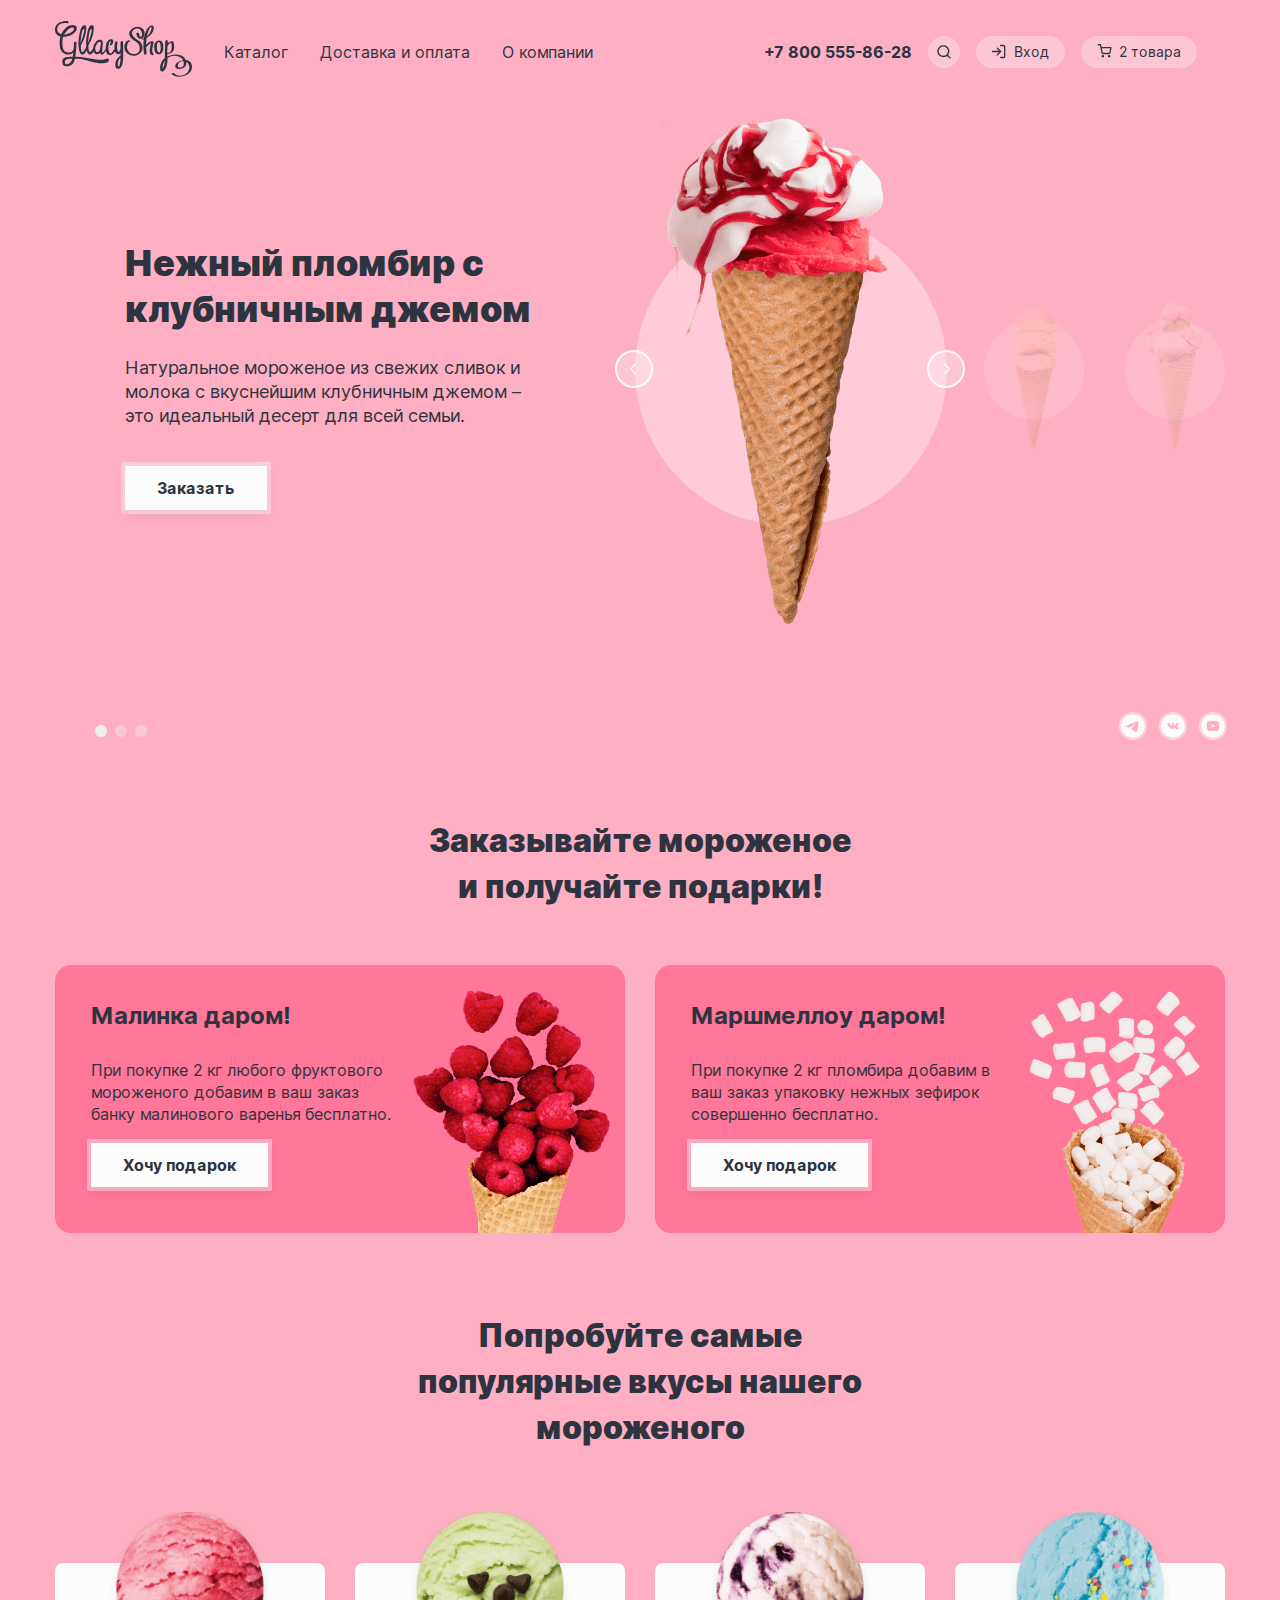
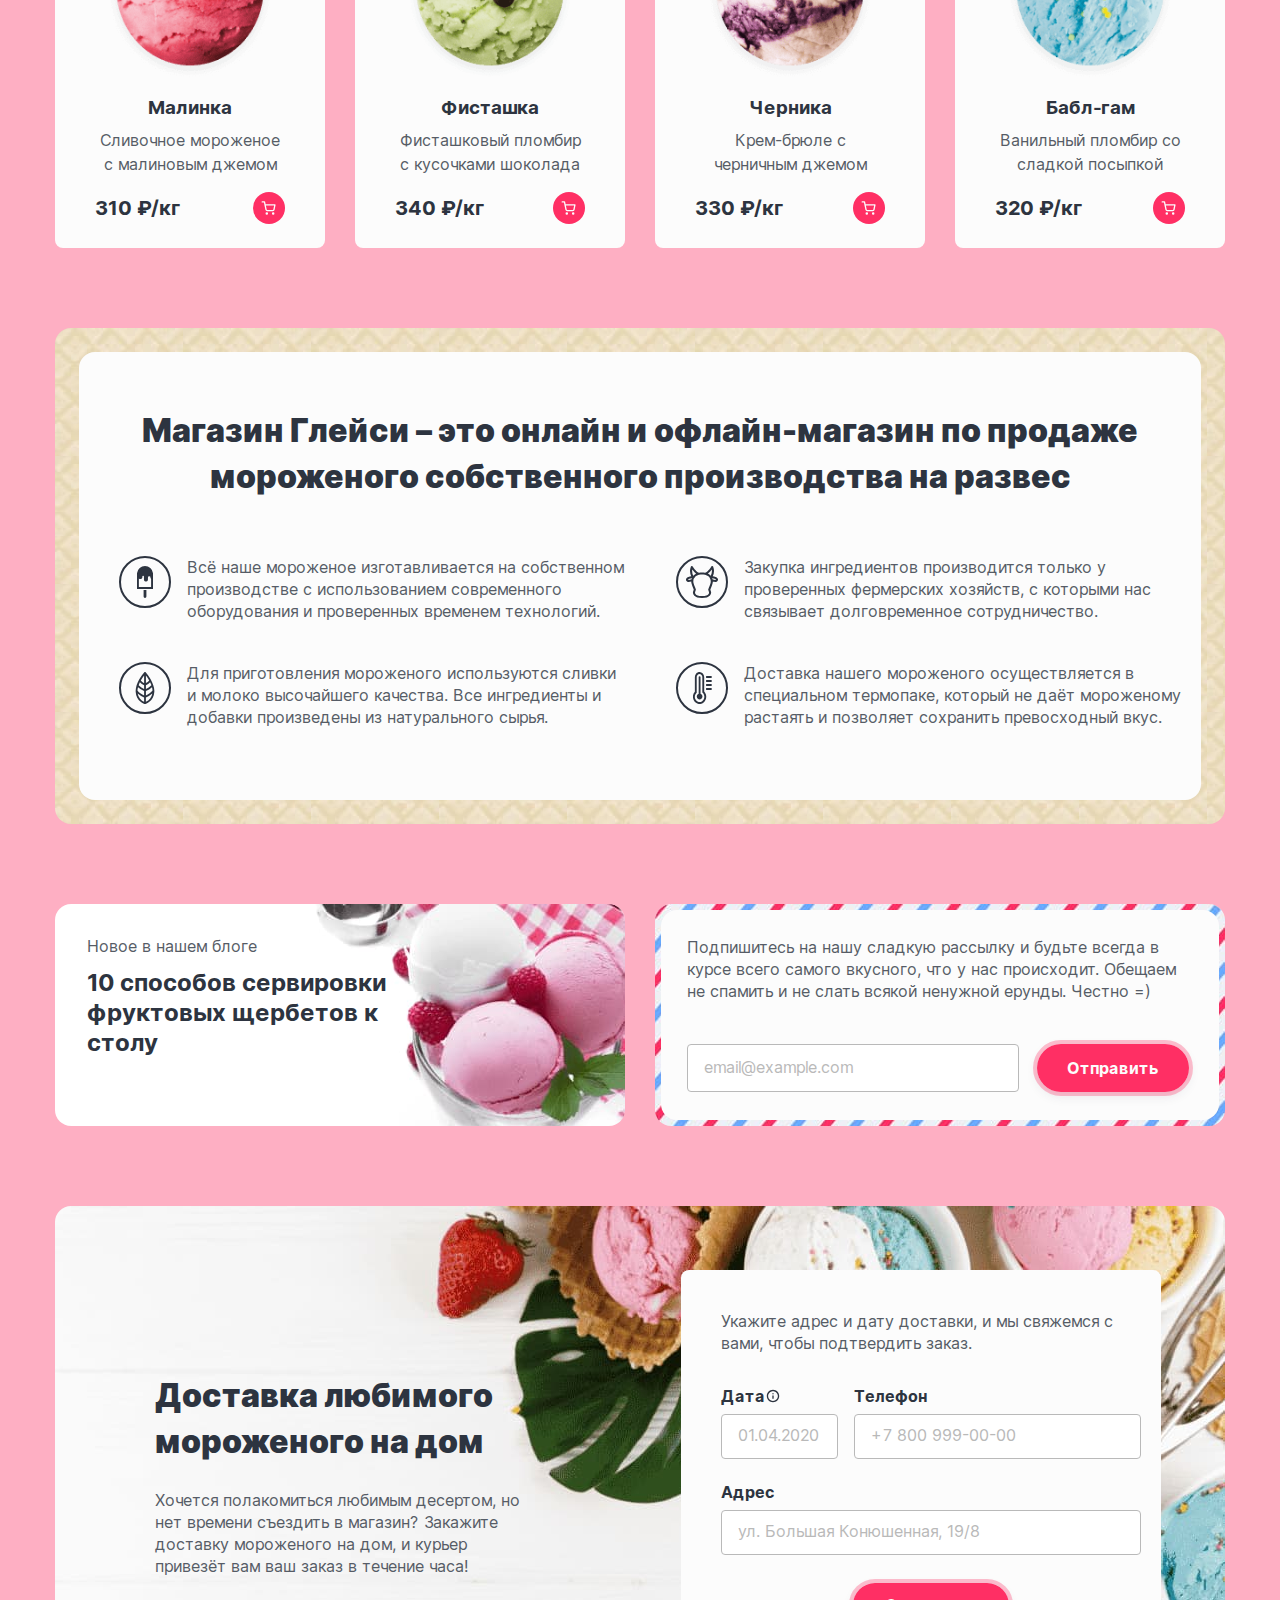
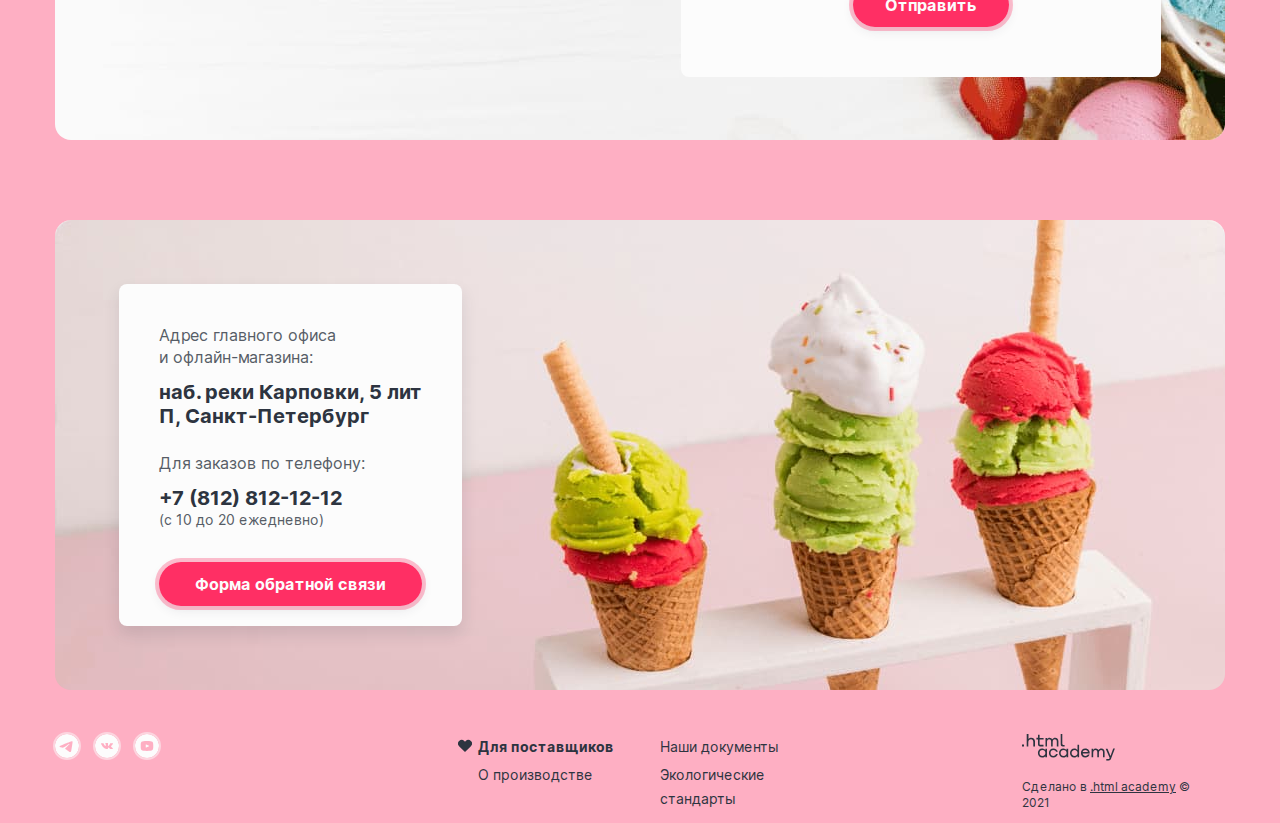
==== commit c3ebba2b: ":heavy_check_mark: Сборка #8" ====
--- a/8/index.html
+++ b/8/index.html
@@ -184,12 +184,13 @@
                   <img class="catalog-pic" src="images/catalog/raspberry-ice-cream.png" width="192" height="184" alt="Малиновое мороженое">
                   <p class="catalog-popular-flavors-text">Сливочное мороженое с малиновым джемом</p>
                 </div>
-                <b class="catalog-popular-flavors-prices">310 ₽/кг</b>
-              </a>
+              </a>
+            <div class="container-prices">
+              <b class="catalog-popular-flavors-prices">310 ₽/кг</b>
               <a class="catalog-icon-basket" href="#">
                 <span class="visually-hidden">В корзину</span>
               </a>
-              <div class="container-substrate"></div>
+            </div>
           </li>
           <li class="catalog-populars-flavors-item">
             <a class="catalog-populars-flavors-item-card" href="catalog.html">
@@ -198,12 +199,13 @@
                 <img class="catalog-pic" src="images/catalog/pistachio-ice-cream.png" width="192" height="184" alt="Фисташковое мороженое">
                 <p class="catalog-popular-flavors-text">Фисташковый пломбир с кусочками шоколада</p>
               </div>
+            </a>
+            <div class="container-prices">
               <b class="catalog-popular-flavors-prices">340 ₽/кг</b>
-            </a>
-            <a class="catalog-icon-basket" href="#">
-              <span class="visually-hidden">В корзину</span>
-            </a>
-            <!--<div class="container-substrate"></div>-->
+              <a class="catalog-icon-basket" href="#">
+                <span class="visually-hidden">В корзину</span>
+              </a>
+            </div>
           </li>
           <li class="catalog-populars-flavors-item">
             <a class="catalog-populars-flavors-item-card" href="catalog.html">
@@ -212,12 +214,13 @@
                 <img class="catalog-pic" src="images/catalog/blueberry-ice-cream.png" width="192" height="184" alt="Черничное мороженое">
                 <p class="catalog-popular-flavors-text">Крем-брюле с черничным джемом</p>
               </div>
+            </a>
+            <div class="container-prices">
               <b class="catalog-popular-flavors-prices">330 ₽/кг</b>
-            </a>
-            <a class="catalog-icon-basket" href="#">
-              <span class="visually-hidden">В корзину</span>
-            </a>
-            <!--<div class="container-substrate"></div>-->
+              <a class="catalog-icon-basket" href="#">
+                <span class="visually-hidden">В корзину</span>
+              </a>
+            </div>
           </li>
           <li class="catalog-populars-flavors-item">
             <a class="catalog-populars-flavors-item-card" href="catalog.html">
@@ -226,12 +229,13 @@
                 <img class="catalog-pic" src="images/catalog/bubblegum-ice-cream.png" width="192" height="184" alt="Бабл-гам мороженое">
                 <p class="catalog-popular-flavors-text">Ванильный пломбир со сладкой посыпкой</p>
               </div>
+            </a>
+            <div class="container-prices">
               <b class="catalog-popular-flavors-prices">320 ₽/кг</b>
-            </a>
-            <a class="catalog-icon-basket" href="#">
-              <span class="visually-hidden">В корзину</span>
-            </a>
-            <!--<div class="container-substrate"></div>-->
+              <a class="catalog-icon-basket" href="#">
+                <span class="visually-hidden">В корзину</span>
+              </a>
+            </div>
           </li>
         </ul>
       </section>
@@ -315,7 +319,7 @@
                          id="delivery-form-address" placeholder="ул. Большая Конюшенная, 19/8">
                 </div>
                 <div class="delivery-form-containers button">
-                  <button class="button-form" type="submit">Отправить</button>
+                  <button class="button-form delivery-form-button" type="submit">Отправить</button>
                 </div>
               </form>
             </div>
@@ -330,7 +334,7 @@
           <p class="contacts-text contacts-text-phone">Для заказов по телефону:</p>
           <a class="contacts-phone" href="tel:+78128121212">+7 (812) 812-12-12</a>
           <span class="working-hours">(с 10 до 20 ежедневно)</span>
-          <a class="button-form-link" href="#">Форма обратной связи</a>
+          <a class="button-form button-form-link" href="#">Форма обратной связи</a>
         </div>
       </section>
     </div>
--- a/8/css/styles.css
+++ b/8/css/styles.css
@@ -77,14 +77,10 @@
 .site-navigation-list {
   display: flex;
   min-width: 540px;
-  max-width: 416px;
   flex-wrap: wrap;
   margin-bottom: 16px;
   padding: 0;
  }
-.site-navigation-item {
-  padding: 8px 16px;
-}
 .navigation-link {
   font-family: Inter, sans-serif;
   font-weight: 400;
@@ -92,6 +88,32 @@
   color: inherit;
   text-decoration: none;
   text-align: center;
+  padding: 8px 16px;
+}
+.navigation-link:hover {
+  background: rgba(252, 252, 252, 0.5);
+  border-radius: 30px;
+  color: #2D3440;
+  padding: 8px 16px;
+}
+.navigation-link:active {
+  background: #FCFCFC;
+  color: #2D3440;
+  border-radius: 30px;
+  padding: 8px 16px;
+}
+.navigation-link:focus {
+  background: rgba(252, 252, 252, 0.5);
+  border: 2px solid #2D3440;
+  color: #2D3440;
+  border-radius: 30px;
+  padding: 8px 16px;
+}
+.navigation-link:current {
+  background: #FF4A78;
+  color: #FCFCFC;
+  border-radius: 30px;
+  padding: 8px 16px;
 }
 .navigation-user .navigation-user-link {
   min-width: 32px;
@@ -113,8 +135,7 @@
 .navigation-user-item:not(:first-child) {
   background: rgba(252, 252, 252, 0.3);
   border-radius: 27px;
-  min-width: 32px;
-  min-height: 32px;
+  max-height: 32px;
 }
 .navigation-user-link {
   display: inline-block;
@@ -124,12 +145,22 @@
   line-height: 20px;
   color: inherit;
   text-decoration: none;
-  text-align: center;
-  vertical-align: middle;
   padding: 6px 16px 6px 38px;
-  box-sizing: border-box;
-  min-width: 32px;
-  min-height: 32px;
+}
+.navigation-user-item:not(:first-child):hover {
+  background: rgba(252, 252, 252, 0.5);
+}
+.navigation-user-item:not(:first-child):focus {
+  background: rgba(252, 252, 252, 0.5);
+  border: 2px solid #2D3440;
+  padding: 0;
+}
+.navigation-user-item:not(:first-child):active {
+  background: #FCFCFC;
+}
+.navigation-user-item:not(:first-child):not(:last-child):current {
+  background: #FF4A78;
+  filter: invert(100%);
 }
 .navigation-user-link-search {
   background: url(../images/navigation/search.svg) no-repeat center;
@@ -172,20 +203,17 @@
   font-weight: 900;
   font-size: 36px;
   line-height: 46px;
-  width: 470px;
-  min-height: 92px;
   margin: 0 2px 24px 0;
 }
 .slider-text {
   font-weight: 400;
   font-size: 18px;
   line-height: 24px;
-  max-width: 414px;
-  min-height: 72px;
+  max-width: 403px;
   margin: 0 58px 48px 0;
 }
 .button-link {
-  display: block;
+  font-family: Inter, sans-serif;
   font-weight: 700;
   font-size: 16px;
   line-height: 20px;
@@ -193,20 +221,36 @@
   text-decoration: none;
   color: #2D3440;
   padding: 12px 32px;
-  max-width: 200px;
-  min-height: 20px;
   box-sizing: border-box;
 }
 .button-order {
   background: #FCFCFC;
-  border-radius: 26px;
-  border: 4px solid rgba(252, 252, 252, 0.4);
+  outline: 4px solid rgba(252, 252, 252, 0.4);
   box-shadow: 0 4px 12px rgba(45, 52, 64, 0.1);
 }
+.button-order:hover {
+  background: rgba(252, 252, 252, 0.4);
+  outline: 4px solid #FCFCFC;
+  box-shadow: 0 4px 15px rgba(133, 133, 133, 0.15);
+}
+.button-order:focus {
+  background: #FCFCFC;
+  outline: 2px solid #2D3440;
+  box-shadow: 0 4px 12px rgba(45, 52, 64, 0.1);
+}
+.button-order:disabled {
+  background: #E7E7E7;
+  outline: 4px solid rgba(252, 252, 252, 0.4);
+}
+.button-order:default {
+  background-color: #FCFCFC;
+  box-shadow: 0 4px 12px rgba(45, 52, 64, 0.1);
+  background-image: url(../images/spinner.svg);
+  background-repeat: no-repeat;
+  background-position: right center;
+}
 .container-image-circle {
   display: flex;
-  width: 348px;
-  height: 554px;
   justify-content: center;
   align-items: center;
 }
@@ -234,8 +278,7 @@
   margin-left: 37px
 }
 .slider-container-images .container-image-circle-two .ice-cream-two {
-  background-position: center center;
-  margin-left: 17px;
+  margin-left: 15px;
   margin-top: -20px;
 }
 .slider-container-images .container-image-circle-three {
@@ -247,7 +290,6 @@
   margin-left: 41px
 }
 .slider-container-images .container-image-circle-three .ice-cream-three {
-  background-position: center center;
   margin-left: 15px;
   margin-top: -20px;
 }
@@ -258,16 +300,6 @@
   justify-content: right;
   min-width: 264px;
   min-height: 24px;
-}
-.social-link {
-  display: inline-block;
-  font-weight: 400;
-  font-size: 14px;
-  line-height: 20px;
-  color: #2D3440;
-  text-decoration: none;
-  width: 24px;
-  height: 24px;
 }
 .slider-pagination {
   display: flex;
@@ -282,13 +314,29 @@
   width: 12px;
   height: 12px;
   margin-top: 35px;
-  background: #FCFCFC;
-  opacity: 0.3;
+  opacity: 0.4;
 }
 .slider-pagination-button-current {
   opacity: 1;
 }
+.slider-pagination-button:hover {
+  background: rgba(252, 252, 252, 0.3);
+  outline: 1px solid #FCFCFC;
+  opacity: 1;
+}
 .slider-pagination-button:active {
+  background: #FCFCFC;
+  opacity: 0.4;
+  outline: none;
+}
+.slider-pagination-button:current {
+  background: #FCFCFC;
+  outline: none;
+  opacity: 1;
+}
+.slider-pagination-button:focus {
+  background: rgba(252, 252, 252, 0.3);
+  outline: 1px solid #2D3440;
   opacity: 1;
 }
 .container-button-slider {
@@ -296,8 +344,7 @@
   justify-content: space-between;
   width: 350px;
   height: 38px;
-  margin: 0;
-  transform: translate(560px, -300px);
+  transform: translate(560px, -286px);
 }
 .slider-button{
   width: 38px;
@@ -305,16 +352,77 @@
   background-color: rgba(252, 252, 252, 0.3);
   border: 2px solid #FCFCFC;
 }
+.button-prev {
+  background-image: url(../images/slider/union.svg);
+  background-repeat: no-repeat;
+  background-position: 12px 11px;
+  transform: rotate(180deg);
+}
+.button-prev:hover {
+  background-color: #FCFCFC;
+  background-image: url(../images/pagination-union.svg);
+  background-repeat: no-repeat;
+  background-position: 15px 11px;
+  transform: rotate(0deg);
+}
+.button-prev:active {
+  background-color: rgba(252, 252, 252, 0.5);
+  background-image: url(../images/pagination-union.svg);
+  background-repeat: no-repeat;
+  background-position: 15px 11px;
+  transform: rotate(0deg);
+}
+.button-prev:focus {
+  background-color: rgba(252, 252, 252, 0.3);
+  border: 2px solid #2D3440;
+  background-image: url(../images/pagination-union.svg);
+  background-repeat: no-repeat;
+  background-position: 15px 11px;
+  transform: rotate(0deg);
+}
+.button-prev:disabled {
+  background-color: rgba(252, 252, 252, 0.3);
+  opacity: 0.4;
+  border: 2px solid #FCFCFC;
+  background-image: url(../images/slider/union.svg);
+  background-repeat: no-repeat;
+  background-position: 12px 11px;
+  transform: rotate(180deg);
+}
 .button-next {
   background-image: url(../images/slider/union.svg);
   background-repeat: no-repeat;
   background-position: 12px 11px;
 }
-.button-prev {
+.button-next:hover {
+  background-color: #FCFCFC;
+  background-image: url(../images/pagination-union.svg);
+  background-repeat: no-repeat;
+  background-position: 15px 11px;
+  transform: rotate(180deg);
+}
+.button-next:active {
+  background-color: rgba(252, 252, 252, 0.5);
+  background-image: url(../images/pagination-union.svg);
+  background-repeat: no-repeat;
+  background-position: 15px 11px;
+  transform: rotate(180deg);
+}
+.button-next:focus {
+  background-color: rgba(252, 252, 252, 0.3);
+  border: 2px solid #2D3440;
+  background-image: url(../images/pagination-union.svg);
+  background-repeat: no-repeat;
+  background-position: 15px 11px;
+  transform: rotate(180deg);
+}
+.button-next:disabled {
+  background-color: rgba(252, 252, 252, 0.3);
+  opacity: 0.4;
+  border: 2px solid #FCFCFC;
   background-image: url(../images/slider/union.svg);
   background-repeat: no-repeat;
   background-position: 12px 11px;
-  transform: rotate(180deg);
 }
 
 /* секция discount */
@@ -364,80 +472,50 @@
   line-height: 46px;
   text-align: center;
   margin: 0 auto 56px;
+  padding: 0 0 56px 0;
   max-width: 527px;
   min-height: 92px;
 }
 .catalog-popular-flavors-list {
   display: grid;
   grid-template-columns: repeat(4, 270px);
-  grid-template-rows: repeat(auto-fill, minmax(332px, 1fr));
+  grid-template-rows: repeat(auto-fill, minmax(281px, 1fr));
   gap: 30px;
   padding: 0;
   margin: 0 0 80px 0;
  }
-/*.container-substrate {
-  display: block;
-  position: relative;
-  z-index: 1;
-  background-color: #fff;
-  !*align-content: end;*!
-}*/
 .catalog-populars-flavors-item {
-  /*padding: 0 40px;*/
-  display: flex;
-  flex-direction: column;
-  /*justify-content: flex-end;*/
-/*  background-color: #FCFCFC;
-  background-position: 100px 100px;
-  border-radius: 8px;*/
-}
-.container-substrate {
-  position: relative;
-  z-index: -1;
-  top: -280px;
-  width: 270px;
-  height: 281px;
-  background: #FCFCFC;
+  padding: 0 40px;
+  background-color: #FCFCFC;
   border-radius: 8px;
-  /*padding: 0 40px;*/
-  box-sizing: border-box;
-  /*justify-self: flex-end;*/
-  /*align-self: flex-end;*/
-  /*justify-content: flex-end;*/
+  margin: 0;
 }
 .catalog-populars-flavors-item-card {
   display: inline-block;
   text-align: center;
-  /*max-width: 190px;
-  min-height: 24px;*/
-  text-decoration: none;
-  color: #2D3440;
-  /*display: flex;
+  text-decoration: none;
+  color: #2D3440;
+}
+.catalog-container {
+  display: flex;
   flex-direction: column;
-  flex-wrap: wrap;
-  max-width: 270px;
-  min-height: 287px;
-  background-color: #fff;
-  align-content: end;*/
-}
-.catalog-container {
-  display: flex;
-  
+  align-items: center;
+  justify-content: center;
 }
 .catalog-popular-flavors-subtitle {
-  text-align: center;
-  max-width: 270px;
+  margin: 0 0 8px 0;
   order: 2;
 }
 .catalog-pic {
   order: 1;
+  width: 168px;
+  height: 168px;
+  margin: -51px 0 16px 0;
 }
 .catalog-popular-flavors-text {
   color: #565C66;
+  margin: 0 0 16px 0;
   order: 3;
-}
-.catalog-popular-flavors-prices {
-  order: 4;
 }
 .catalog-icon-basket {
   display: inline-block;
@@ -448,7 +526,44 @@
   background-repeat: no-repeat;
   background-position: center;
   border-radius: 50px;
-  /*transform: translate(73px, 5px);*/
+}
+.catalog-icon-basket:hover {
+  background-color: rgba(252, 252, 252, 0.3);
+  outline: 2px solid #FF2F64;
+  background-image: url(../images/navigation/basket-icon.svg);
+  background-repeat: no-repeat;
+  background-position: center;
+}
+.catalog-icon-basket:active {
+  background-color: #FFCBD8;
+  outline: 2px solid #FF2F64;
+  background-image: url(../images/navigation/basket-icon.svg);
+  background-repeat: no-repeat;
+  background-position: center;
+}
+.catalog-icon-basket:focus {
+  background-color: #FF2F64;
+  outline: 2px solid #2D3440;
+  background-image: url(../images/catalog/cart.svg);
+  background-repeat: no-repeat;
+  background-position: center;
+}
+.catalog-icon-basket:disabled {
+  background-color: #B9B9B9;
+  opacity: 0.4;
+  background-image: url(../images/navigation/basket-icon.svg);
+  background-repeat: no-repeat;
+  background-position: center;
+}
+.container-prices {
+  font-family: Inter, sans-serif;
+  font-style: normal;
+  font-size: 20px;
+  line-height: 24px;
+  display: flex;
+  justify-content: space-between;
+  align-items: center;
+  padding: 0 0 24px 0;
 }
 
 /* секция advantages */
@@ -457,30 +572,26 @@
   background: url(../images/background/advantage-bg.jpg) repeat;
   border-radius: 16px;
   margin-bottom: 80px;
-  height: 480px;
+  min-height: 480px;
 }
 .advantages-substrate {
   margin: 24px;
   background-color: #FCFCFC;
   border-radius: 16px;
-  min-height: 432px;
+  padding: 56px 0;
 }
 .advantages-title {
   font-weight: 900;
   font-size: 32px;
   line-height: 46px;
   text-align: center;
-  margin: 0;
-  padding: 56px 0;
+  margin: 0 0 56px 0;
 }
 .advantages-list {
   display: grid;
-  grid-template-columns: repeat(2, 506px);
-  grid-template-rows: repeat(2, 1fr);
+  grid-template-columns: repeat(auto-fill, minmax(506px, 1fr));
+  grid-template-rows: repeat(auto-fill, minmax(66px, 1fr));
   gap: 40px 32px;
-  padding-bottom: 56px;
-  margin: 0;
-  padding-left: 0;
   justify-content: center;
 }
 .advantages-item {
@@ -534,20 +645,19 @@
 
 /* секция news */
 .news-container {
-  display: flex;
-  padding: 0;
-  max-height: 224px;
+  display: grid;
+  grid-template-columns: repeat(auto-fill, minmax(570px, 1fr));
+  padding: 0;
+  column-gap: 30px;
   margin-bottom: 80px;
   margin-top: 0;
 }
 .blog {
   display: flex;
   flex-direction: column;
-  background: url(../images/background/news-bg.jpg) no-repeat;
+  background-image: url(../images/background/news-bg.jpg);
+  background-repeat: no-repeat;
   border-radius: 16px;
-  min-height: 224px;
-  width: 570px;
-  margin-right: 30px;
   padding: 32px 0 10px 32px;
 }
 .article-title {
@@ -558,8 +668,7 @@
   text-decoration: none;
   color: #2D3440;
   order: 2;
-  width: 300px;
-  min-height: 91px;
+  max-width: 300px;
   margin: 0;
 }
 .article-text {
@@ -569,6 +678,7 @@
   color: #565C66;
   order: 1;
   margin: 0 0 12px 0;
+  max-width: 170px;
 }
 .news-subscribe {
   display: flex;
@@ -622,8 +732,35 @@
   outline: 4px solid rgba(255, 47, 100, 0.3);
   box-shadow: 0 4px 12px rgba(45, 52, 64, 0.1);
   border-radius: 26px;
-  box-sizing: border-box;
-}
+}
+.button-form:hover {
+  background: rgba(252, 252, 252, 0.3);
+  outline: 4px solid #FF2F64;
+  color: #2D3440;
+}
+.button-form:active {
+  background: #FEAFC3;
+  border: 2px solid #2D3440;
+  box-shadow: 0 4px 12px rgba(45, 52, 64, 0.1);
+}
+.button-form:focus {
+  background: #FF2F64;
+  border: 2px solid #2D3440;
+  outline: none;
+  box-shadow: 0 4px 12px rgba(45, 52, 64, 0.1);
+}
+.button-form:disabled {
+  background: #B9B9B9;
+  outline: 4px solid rgba(185, 185, 185, 0.3);
+}
+/*.button-form:default {
+  background-color: #FF2F64;
+  outline: 4px solid rgba(255, 47, 100, 0.3);
+  box-shadow: 0 4px 12px rgba(45, 52, 64, 0.1);
+!*  background-image: url(../images/spinner.svg);
+  background-repeat: no-repeat;
+  background-position: right center;*!
+}*/
 
 /* секция delivery */
 .delivery {
@@ -661,7 +798,7 @@
 }
 .delivery-form-container {
   display: grid;
-  grid-template-columns: 404px;
+  grid-template-columns: 400px;
   grid-template-rows: repeat(1, 1fr);
   gap: 32px;
   background-color: #FCFCFC;
@@ -674,7 +811,7 @@
   display: grid;
   grid-template-columns: 117px 287px;
   grid-template-rows: repeat(3, 76px);
-  width: 404px;
+  width: 400px;
   gap: 20px 16px;
 }
 .delivery-form-text {
@@ -685,24 +822,20 @@
   min-height: 44px;
   margin: 0;
 }
-.delivery-form-containers {
+.delivery-form-containers/*:not(:last-child)*/ {
   display: flex;
   flex-direction: column;
+}
+.delivery-form-containers:last-child {
+  grid-column: span 2;
+  grid-row: 3;
+  margin: 25px auto;
+  padding: 0;
 }
 .date {
   grid-row: 1;
   grid-column: 1;
 }
-.button {
-  grid-column: span 2;
-  grid-row: 3;
-  justify-self: center;
-  align-self: center;
-}
-.button-form {
-  padding: 12px 32px;
-  box-sizing: border-box;
-}
 .phone {
   display: flex;
   flex-direction: column;
@@ -715,6 +848,9 @@
   grid-row: 2;
   grid-column: span 2;
 }
+.delivery-form-button {
+  padding: 12px 32px;
+}
 label {
   font-weight: 700;
   font-size: 16px;
@@ -729,27 +865,24 @@
 
 /* секция contacts */
 .contacts {
-  display: flex;
   background: url(../images/background/feedback-bg.jpg) no-repeat;
   border-radius: 16px;
   margin-bottom: 44px;
+  padding: 64px 0 64px 64px;
 }
 .contacts-container {
   display: flex;
   flex-direction: column;
   background-color: #FCFCFC;
-  max-width: 343px;
-  min-height: 300px;/*Здесь менять!!!*/
+  max-width: 263px;
   box-shadow: 0 8px 16px rgba(45, 52, 64, 0.12);
   border-radius: 8px;
-  margin: 64px 0 64px 64px;
   padding: 40px 40px 20px 40px;
 }
 .contacts-address-title {
   font-weight: 700;
   font-size: 20px;
   line-height: 24px;
-  max-width: 263px;
   order: 2;
   margin: 0 0 24px 0;
 }
@@ -761,8 +894,7 @@
   margin: 0 0 12px 0;
 }
 .contacts-address-text {
-  width: 179px;
-  min-height: 44px;
+  max-width: 179px;
   order: -1;
 }
 .contacts-text-phone {
@@ -810,31 +942,50 @@
 }
 .social-links-list {
   display: flex;
+  flex-wrap: wrap;
+  margin: 0;
+  padding: 0;
+}
+.social-links-item {
+  display: block;
+  font-weight: 400;
+  font-size: 14px;
+  line-height: 20px;
+  color: #2D3440;
+  text-decoration: none;
+  outline: 2px solid rgba(252, 252, 252, 0.5);
+  border-radius: 24px;
   width: 24px;
   height: 24px;
-  margin: 0;
-  padding: 0;
-}
-.social-links-item {
-  width: 24px;
-  height: 24px;
 }
 .social-links-item:not(:last-child) {
    margin-right: 16px;
 }
-.social-links {
-  display: block;
-  width: 24px;
-  height: 24px;
+.social-links-item:hover {
+  background-color: #2D3440;
+}
+.social-links-item:active {
+  opacity: 0.5;
+  background-color: #2D3440;
+}
+.social-links-item:focus {
+  outline: 2px solid #2D3440;
+  background-color: #2D3440;
 }
 .social-links-item:nth-child(1) {
-  background: url(../images/social-icon/telegram.svg) no-repeat center;
+  background-image: url(../images/social-icon/telegram.svg);
+  background-repeat: no-repeat;
+  background-position: center;
 }
 .social-links-item:nth-child(2) {
-  background: url(../images/social-icon/vk.svg) no-repeat center;
+  background-image: url(../images/social-icon/vk.svg);
+  background-repeat: no-repeat;
+  background-position: center;
 }
 .social-links-item:nth-child(3) {
-  background: url(../images/social-icon/youtube.svg) no-repeat center;
+  background-image: url(../images/social-icon/youtube.svg);
+  background-repeat: no-repeat;
+  background-position: center;
 }
 .footer-navigation-list {
   display: grid;
@@ -950,6 +1101,25 @@
   background: rgba(252, 252, 252, 0.3);
   border: 2px solid #FCFCFC;
   border-radius: 20px;
+  color: #2D3440;
+}
+.button:hover {
+  background: #FCFCFC;
+  outline: 2px solid rgba(252, 252, 252, 0.3);
+}
+.button:active {
+  background: rgba(252, 252, 252, 0.5);
+  outline: none;
+  border: 2px solid rgba(252, 252, 252, 0.1);
+}
+.button:focus {
+  background: rgba(252, 252, 252, 0.3);
+  border: 2px solid #2D3440;
+}
+.button:disabled {
+  background: rgba(252, 252, 252, 0.3);
+  opacity: 0.4;
+  border: 2px solid #FCFCFC;
 }
 .catalog-header-title {
   font-weight: 900;
@@ -997,7 +1167,7 @@
   padding-right: 24px;
 }
 .catalog-filter {
-  margin-bottom: 45px;
+  margin-bottom: 90px;
 }
 .control {
   font-weight: 400;
@@ -1021,77 +1191,21 @@
   background: rgba(252, 252, 252, 0.3);
   border-radius: 20px;
   padding: 8px 0 8px 16px;
-  /*min-width: 604px;*/
   border: none;
 }
-.button {
-  font-weight: 700;
-  font-size: 14px;
-  line-height: 20px;
-}
 .product-list {
-  display: flex;
-  width: 1170px;
-  flex-wrap: wrap;
+  display: grid;
+  grid-template-columns: repeat(4, 270px);
+  grid-template-rows: repeat(auto-fill, minmax(281px, 1fr));
+  gap: 30px;
+  padding: 0;
+  margin: 0 0 16px 0;
+}
+.catalog-populars-flavors-item {
+  margin-bottom: 50px;
+}
+.catalog-populars-flavors-item:nth-last-child(-n+4) {
   margin: 0;
-  padding: 0;
-}
-.product-card {
-  display: flex;
-  flex-direction: column;
-  width: 270px;
-  max-height: 360px;
-  margin: 0 0 40px 0;
-}
-.product-card:not(:nth-child(4n)) {
-  margin: 0 30px 40px 0;
-}
-.product-card-link {
-  display: block;
-  margin: 0;
-  padding: 0;
-  width: 270px;
-  color: #2D3440;
-  text-decoration: none;
-}
-.product-picture {
-  display: block;
-  margin: 0 auto;
-  filter: drop-shadow(0px 4px 12px rgba(45, 52, 64, 0.1));
-  background-size: auto 168px;
-}
-.icon-basket {
-  display: inline-block;
-  width: 32px;
-  min-height: 32px;
-  background-color: #FF2F64;
-  background-image: url(../images/catalog/cart.svg);
-  background-repeat: no-repeat;
-  background-position: center;
-  border-radius: 50px;
-  transform: translate(200px, -30px);
-}
-.product-card-subtitle {
-  font-weight: 700;
-  font-size: 20px;
-  line-height: 24px;
-  text-align: center;
-  margin: 16px 0 8px 0;
-}
-.product-card-text {
-  font-weight: 400;
-  font-size: 16px;
-  line-height: 22px;
-  text-align: center;
-  width: 190px;
-  min-height: 44px;
-  margin: 0 40px 16px 40px;
-}
-.product-card-prices {
-  font-weight: 700;
-  font-size: 20px;
-  line-height: 24px;
-  margin: 20px 0 0 40px;
 }
 .pagination-container {
   display: grid;
@@ -1103,33 +1217,59 @@
   display: flex;
   grid-column: 3;
   grid-row: 1;
-  margin: 51px auto;
+  margin: 51px 0 51px 250px;
+  padding: 0;
 }
 .pagination-item {
+  margin: 0 auto;
+  padding: 0;
+  justify-content: end;
+}
+.pagination-item:not(:first-child):not(:last-child):hover {
+  background-color: rgba(252, 252, 252, 0.5);
+  border-radius: 50px;
+  background-position: center;
+}
+.pagination-item:not(:first-child):not(:last-child):active {
+  background: rgba(252, 252, 252, 0.5);
+  outline: 1px solid #FCFCFC;
+  border-radius: 50px;
+}
+.pagination-item:not(:first-child):not(:last-child):focus {
+  background: rgba(252, 252, 252, 0.3);
+  outline: 1px solid #2D3440;
+  border-radius: 50px;
+}
+.pagination-item:not(:first-child):not(:last-child):focus {
+  background: #FCFCFC;
+  border-radius: 50px;
+}
+.pagination-current {
+  background: #FCFCFC;
+  border-radius: 50px;
   width: 24px;
   height: 24px;
 }
 .pagination-item:first-child {
+  display: inline-block;
+  transform: rotate(180deg);
   margin: 0 8px 0 0;
 }
 .pagination-item:last-child {
+  display: inline-block;
   margin: 0 0 0 8px;
 }
 .pagination-link {
-  display: inline-block;
   font-family: Inter, sans-serif;
   font-weight: 400;
   font-size: 16px;
   line-height: 20px;
   color: #2D3440;
-  padding: 2px 8px;
+  padding: 2px 7px;
   text-decoration: none;
   text-align: center;
 }
 .pagination-prev {
-  width: 24px;
-  height: 24px;
-  padding: 0;
   background-image: url(../images/pagination-union.svg);
   background-repeat: no-repeat;
   background-position: center;
@@ -1139,9 +1279,6 @@
   filter: opacity(0.3);
 }
 .pagination-next {
-  width: 24px;
-  height: 24px;
-  padding: 0;
   background-image: url(../images/pagination-union.svg);
   background-repeat: no-repeat;
   background-position: center;
@@ -1151,11 +1288,8 @@
   font-size: 16px;
   line-height: 20px;
   color: #2D3440;
-  text-decoration: none;
-  background: #FCFCFC;
-  outline: 4px solid rgba(252, 252, 252, 0.4);
-  box-shadow: 0 4px 12px rgba(45, 52, 64, 0.1);
   border-radius: 26px;
+  text-decoration: none;
   grid-column: 2;
   grid-row: 1;
   padding: 12px 32px;
